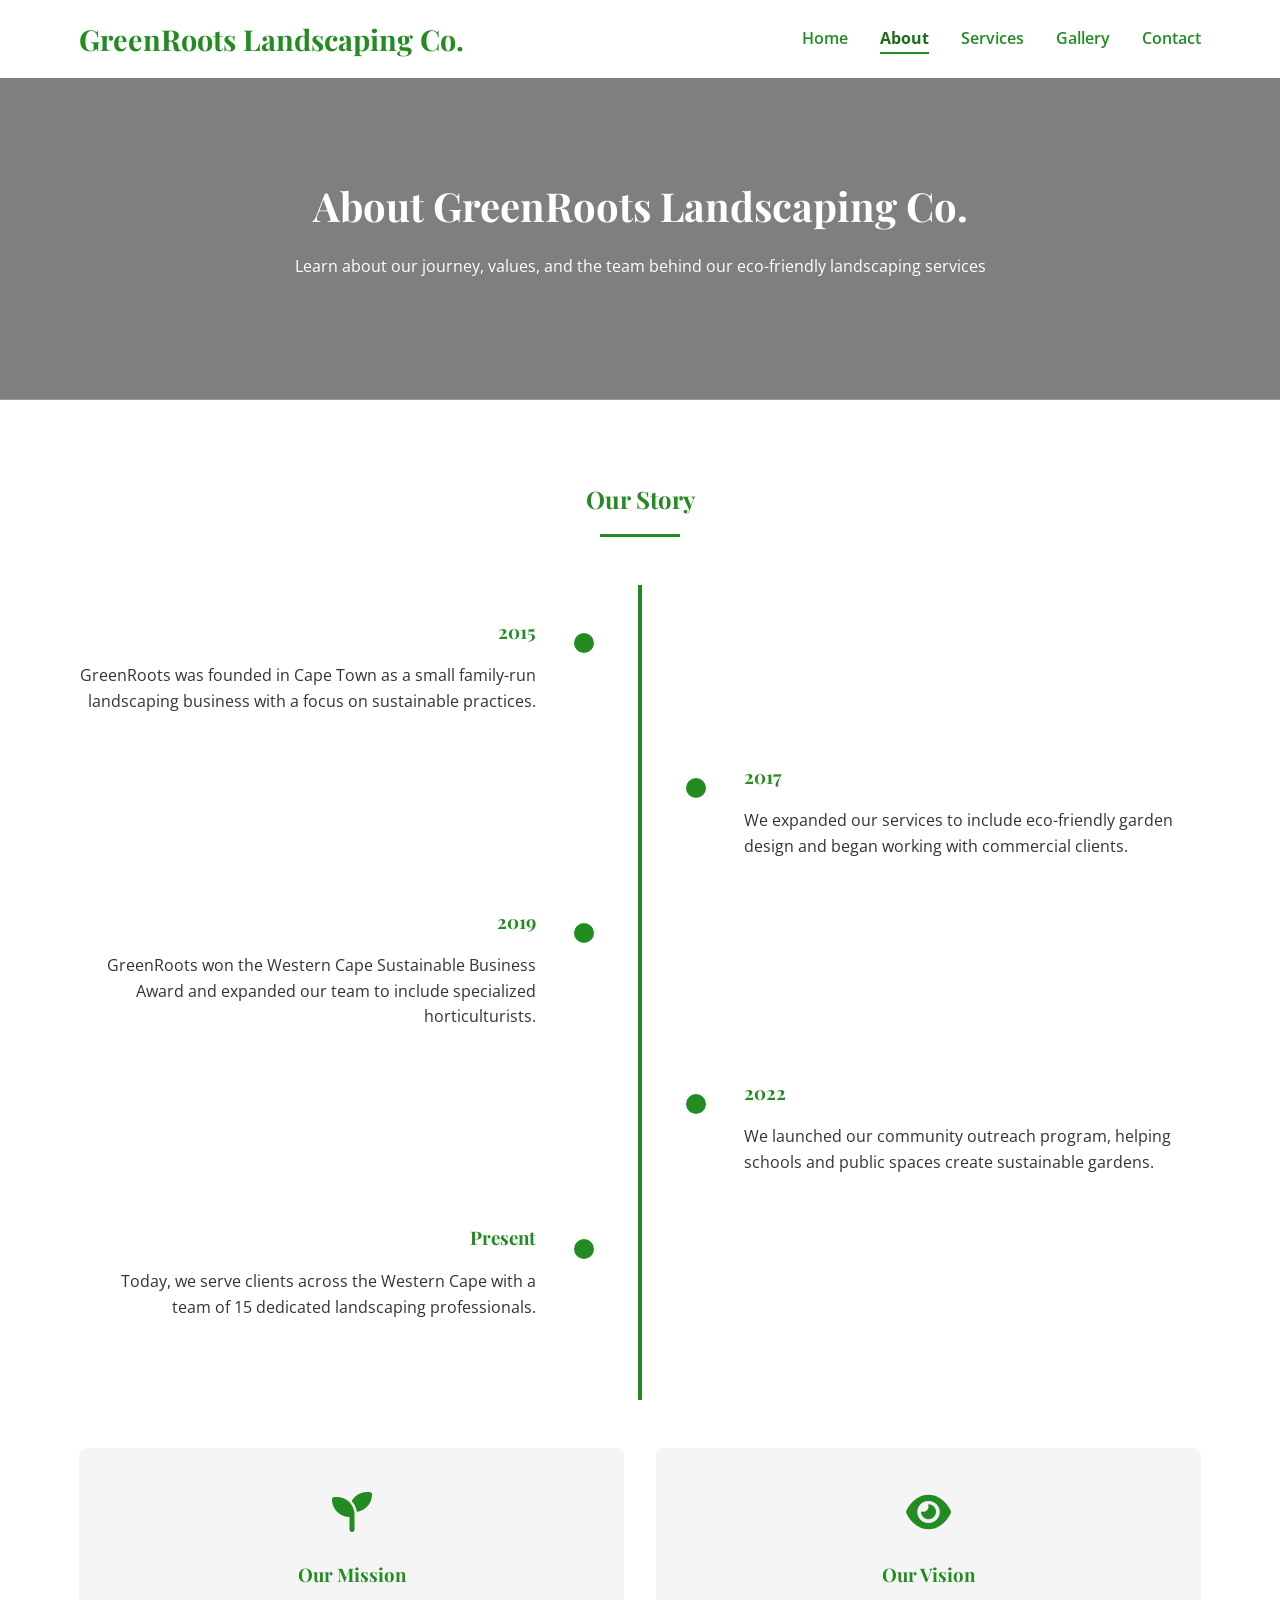
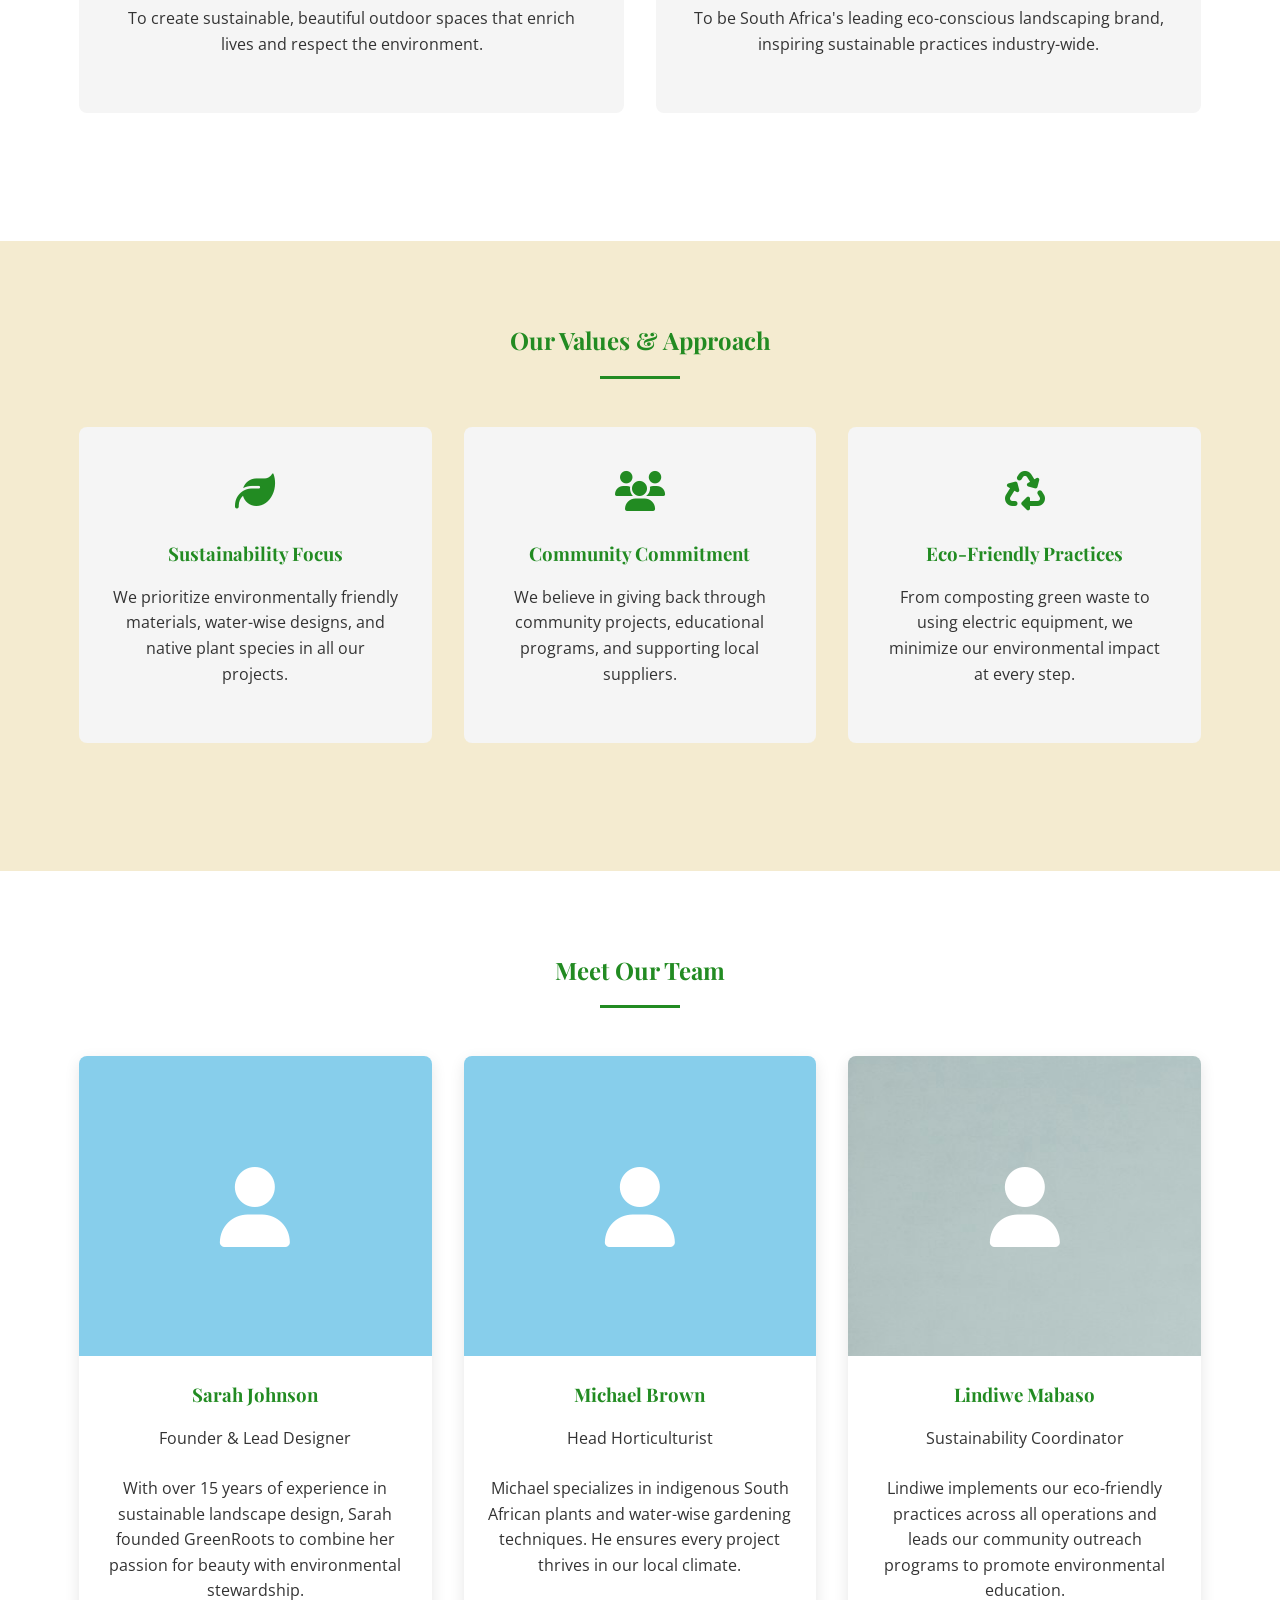
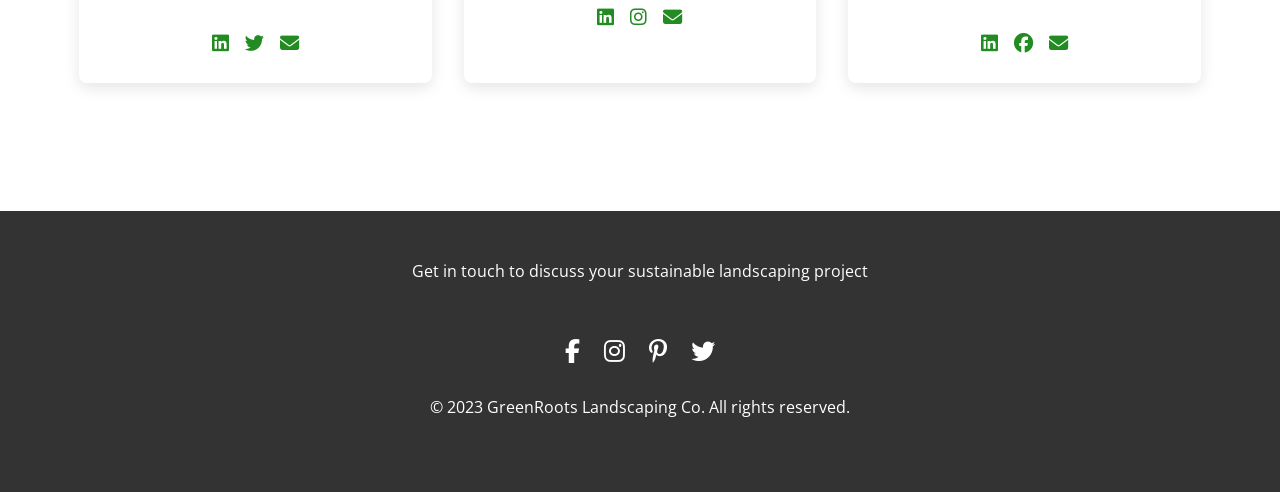
==== aboutus.html @ de23993b "added images code" ====
<!DOCTYPE html>
<html lang="en">
<head>
    <meta charset="UTF-8" />
    <meta name="viewport" content="width=device-width, initial-scale=1.0">
    <title>GreenRoots Landscaping Co. - About</title>
    <link href="https://fonts.googleapis.com/css2?family=Playfair+Display:wght@400;700&family=Open+Sans:wght@300;400;600&display=swap" rel="stylesheet">
    <link rel="stylesheet" href="https://cdnjs.cloudflare.com/ajax/libs/font-awesome/6.4.0/css/all.min.css">
    <link rel="stylesheet" href="styles/style.css">
</head>
<body>
    <header>
        <div class="container header-container">
            <div class="logo">GreenRoots Landscaping Co.</div>
            <button class="mobile-menu-btn" id="mobile-menu">
                <i class="fas fa-bars"></i>
            </button>
            <nav>
                <ul class="nav-menu" id="nav-menu">
                    <li><a href="index.html">Home</a></li>
                    <li><a href="aboutus.html" class="active">About</a></li>
                    <li><a href="services.html">Services</a></li>
                    <li><a href="gallery.html">Gallery</a></li>
                    <li><a href="contact.html">Contact</a></li>
                </ul>
            </nav>
        </div>
    </header>

    <main>
        <section id="page-hero" style="background: linear-gradient(rgba(0, 0, 0, 0.5), rgba(0, 0, 0, 0.5)), url('images/misc/about-hero.jpg'); background-size: cover; background-position: center;">
            <div class="container">
                <h1>About GreenRoots Landscaping Co.</h1>
                <p>Learn about our journey, values, and the team behind our eco-friendly landscaping services</p>
            </div>
        </section>

        <section id="overview">
            <div class="container">
                <div class="section-title">
                    <h2>Our Story</h2>
                </div>
                
                <div class="history-timeline">
                    <div class="timeline-item">
                        <h3>2015</h3>
                        <p>GreenRoots was founded in Cape Town as a small family-run landscaping business with a focus on sustainable practices.</p>
                    </div>
                    <div class="timeline-item">
                        <h3>2017</h3>
                        <p>We expanded our services to include eco-friendly garden design and began working with commercial clients.</p>
                    </div>
                    <div class="timeline-item">
                        <h3>2019</h3>
                        <p>GreenRoots won the Western Cape Sustainable Business Award and expanded our team to include specialized horticulturists.</p>
                    </div>
                    <div class="timeline-item">
                        <h3>2022</h3>
                        <p>We launched our community outreach program, helping schools and public spaces create sustainable gardens.</p>
                    </div>
                    <div class="timeline-item">
                        <h3>Present</h3>
                        <p>Today, we serve clients across the Western Cape with a team of 15 dedicated landscaping professionals.</p>
                    </div>
                </div>
                
                <div class="mission-vision">
                    <div class="values-grid">
                        <div class="value-card">
                            <div class="value-icon">
                                <i class="fas fa-seedling"></i>
                            </div>
                            <h3>Our Mission</h3>
                            <p>To create sustainable, beautiful outdoor spaces that enrich lives and respect the environment.</p>
                        </div>
                        <div class="value-card">
                            <div class="value-icon">
                                <i class="fas fa-eye"></i>
                            </div>
                            <h3>Our Vision</h3>
                            <p>To be South Africa's leading eco-conscious landscaping brand, inspiring sustainable practices industry-wide.</p>
                        </div>
                    </div>
                </div>
            </div>
        </section>

        <section id="values-approach" class="light-bg">
            <div class="container">
                <div class="section-title">
                    <h2>Our Values & Approach</h2>
                </div>
                
                <div class="values-grid">
                    <div class="value-card">
                        <div class="value-icon">
                            <i class="fas fa-leaf"></i>
                        </div>
                        <h3>Sustainability Focus</h3>
                        <p>We prioritize environmentally friendly materials, water-wise designs, and native plant species in all our projects.</p>
                    </div>
                    <div class="value-card">
                        <div class="value-icon">
                            <i class="fas fa-users"></i>
                        </div>
                        <h3>Community Commitment</h3>
                        <p>We believe in giving back through community projects, educational programs, and supporting local suppliers.</p>
                    </div>
                    <div class="value-card">
                        <div class="value-icon">
                            <i class="fas fa-recycle"></i>
                        </div>
                        <h3>Eco-Friendly Practices</h3>
                        <p>From composting green waste to using electric equipment, we minimize our environmental impact at every step.</p>
                    </div>
                </div>
            </div>
        </section>

        <section id="team">
            <div class="container">
                <div class="section-title">
                    <h2>Meet Our Team</h2>
                </div>
                
                <div class="team-grid">
                    <div class="team-member">
                        <div class="member-image" style="background-image: url('images/team/sarah-johnson.jpg');">
                            <div class="image-placeholder"><i class="fas fa-user"></i></div>
                        </div>
                        <div class="member-info">
                            <h3>Sarah Johnson</h3>
                            <p>Founder & Lead Designer</p>
                            <p>With over 15 years of experience in sustainable landscape design, Sarah founded GreenRoots to combine her passion for beauty with environmental stewardship.</p>
                            <div class="member-social">
                                <a href="#"><i class="fab fa-linkedin"></i></a>
                                <a href="#"><i class="fab fa-twitter"></i></a>
                                <a href="#"><i class="fas fa-envelope"></i></a>
                            </div>
                        </div>
                    </div>
                    
                    <div class="team-member">
                        <div class="member-image" style="background-image: url('images/team/michael-brown.jpg');">
                            <div class="image-placeholder"><i class="fas fa-user"></i></div>
                        </div>
                        <div class="member-info">
                            <h3>Michael Brown</h3>
                            <p>Head Horticulturist</p>
                            <p>Michael specializes in indigenous South African plants and water-wise gardening techniques. He ensures every project thrives in our local climate.</p>
                            <div class="member-social">
                                <a href="#"><i class="fab fa-linkedin"></i></a>
                                <a href="#"><i class="fab fa-instagram"></i></a>
                                <a href="#"><i class="fas fa-envelope"></i></a>
                            </div>
                        </div>
                    </div>
                    
                    <div class="team-member">
                        <div class="member-image" style="background-image: url('images/team/lindiwe-mabaso.jpg');">
                            <div class="image-placeholder"><i class="fas fa-user"></i></div>
                        </div>
                        <div class="member-info">
                            <h3>Lindiwe Mabaso</h3>
                            <p>Sustainability Coordinator</p>
                            <p>Lindiwe implements our eco-friendly practices across all operations and leads our community outreach programs to promote environmental education.</p>
                            <div class="member-social">
                                <a href="#"><i class="fab fa-linkedin"></i></a>
                                <a href="#"><i class="fab fa-facebook"></i></a>
                                <a href="#"><i class="fas fa-envelope"></i></a>
                            </div>
                        </div>
                    </div>
                </div>
            </div>
        </section>
    </main>

    <footer>
        <div class="container">
            <div class="footer-content">
                <p>Get in touch to discuss your sustainable landscaping project</p>
                <div class="social-links">
                    <a href="#"><i class="fab fa-facebook-f"></i></a>
                    <a href="#"><i class="fab fa-instagram"></i></a>
                    <a href="#"><i class="fab fa-pinterest-p"></i></a>
                    <a href="#"><i class="fab fa-twitter"></i></a>
                </div>
                <p>© 2023 GreenRoots Landscaping Co. All rights reserved.</p>
            </div>
        </div>
    </footer>

    <script src="js/script.js"></script>
</body>
</html>
---- styles/style.css ----
/* CSS Variables for Color Scheme */
:root {
    --forest-green: #228B22;
    --sand: #F4EBD0;
    --sky-blue: #87CEEB;
    --dark-green: #1a6b1a;
    --white: #ffffff;
    --dark-gray: #333333;
    --light-gray: #f5f5f5;
}

/* Base Styles */
* {
    margin: 0;
    padding: 0;
    box-sizing: border-box;
}

body {
    font-family: 'Open Sans', sans-serif;
    color: var(--dark-gray);
    line-height: 1.6;
    background-color: var(--white);
}

h1, h2, h3, h4 {
    font-family: 'Playfair Display', serif;
    font-weight: 700;
    margin-bottom: 1rem;
    color: var(--forest-green);
}

p {
    margin-bottom: 1.5rem;
}

a {
    text-decoration: none;
    color: var(--forest-green);
    transition: color 0.3s ease;
}

a:hover {
    color: var(--dark-green);
}

img {
    max-width: 100%;
    height: auto;
    display: block;
}

.container {
    width: 90%;
    max-width: 1200px;
    margin: 0 auto;
    padding: 0 15px;
}

.btn {
    display: inline-block;
    background-color: var(--forest-green);
    color: var(--white);
    padding: 12px 30px;
    border: none;
    border-radius: 4px;
    font-weight: 600;
    cursor: pointer;
    transition: background-color 0.3s ease, transform 0.2s ease;
}

.btn:hover {
    background-color: var(--dark-green);
    transform: translateY(-2px);
}

.btn-outline {
    background-color: transparent;
    border: 2px solid var(--forest-green);
    color: var(--forest-green);
}

.btn-outline:hover {
    background-color: var(--forest-green);
    color: var(--white);
}

section {
    padding: 5rem 0;
}

.section-title {
    text-align: center;
    margin-bottom: 3rem;
    position: relative;
}

.section-title::after {
    content: '';
    display: block;
    width: 80px;
    height: 3px;
    background-color: var(--forest-green);
    margin: 15px auto 0;
}

/* Header Styles */
header {
    background-color: var(--white);
    box-shadow: 0 2px 10px rgba(0, 0, 0, 0.1);
    position: sticky;
    top: 0;
    z-index: 1000;
    padding: 1rem 0;
}

.header-container {
    display: flex;
    justify-content: space-between;
    align-items: center;
}

.logo {
    font-family: 'Playfair Display', serif;
    font-size: 1.8rem;
    font-weight: 700;
    color: var(--forest-green);
}

nav ul {
    display: flex;
    list-style: none;
}

nav li {
    margin-left: 2rem;
}

nav a {
    font-weight: 600;
    position: relative;
}

nav a::after {
    content: '';
    position: absolute;
    bottom: -5px;
    left: 0;
    width: 0;
    height: 2px;
    background-color: var(--forest-green);
    transition: width 0.3s ease;
}

nav a:hover::after {
    width: 100%;
}

.mobile-menu-btn {
    display: none;
    background: none;
    border: none;
    font-size: 1.5rem;
    color: var(--forest-green);
    cursor: pointer;
}

/* Hero Section */
#hero {
    background: linear-gradient(rgba(0, 0, 0, 0.5), rgba(0, 0, 0, 0.5)), url('https://images.unsplash.com/photo-1585060544812-6b45742d762f?ixlib=rb-4.0.3&auto=format&fit=crop&w=1500&q=80');
    background-size: cover;
    background-position: center;
    color: var(--white);
    text-align: center;
    padding: 8rem 0;
}

#hero h2 {
    font-size: 2.5rem;
    margin-bottom: 2rem;
    color: var(--white);
}

/* About Preview Section */
#about-preview {
    background-color: var(--sand);
    text-align: center;
}

/* Services Preview Section */
#services-preview {
    background-color: var(--white);
}

.services-grid {
    display: grid;
    grid-template-columns: repeat(auto-fit, minmax(300px, 1fr));
    gap: 2rem;
}

.service-card {
    background-color: var(--light-gray);
    border-radius: 8px;
    overflow: hidden;
    transition: transform 0.3s ease, box-shadow 0.3s ease;
}

.service-card:hover {
    transform: translateY(-10px);
    box-shadow: 0 10px 20px rgba(0, 0, 0, 0.1);
}

.service-img {
    height: 200px;
    background-color: var(--sky-blue);
    display: flex;
    align-items: center;
    justify-content: center;
    color: var(--white);
    font-size: 3rem;
}

.service-content {
    padding: 1.5rem;
}

/* Gallery Preview Section */
#gallery-preview {
    background-color: var(--sand);
}

.gallery-grid {
    display: grid;
    grid-template-columns: repeat(auto-fit, minmax(250px, 1fr));
    gap: 1.5rem;
}

.gallery-item {
    height: 250px;
    background-color: var(--forest-green);
    border-radius: 8px;
    overflow: hidden;
    position: relative;
    background-size: cover;
    background-position: center;
}

.gallery-item:nth-child(2n) {
    background-color: var(--sky-blue);
}

.gallery-item::before {
    content: '';
    position: absolute;
    top: 0;
    left: 0;
    width: 100%;
    height: 100%;
    background: linear-gradient(transparent, rgba(0, 0, 0, 0.7));
    opacity: 0;
    transition: opacity 0.3s ease;
}

.gallery-item:hover::before {
    opacity: 1;
}

/* Testimonials Section */
#testimonials {
    background-color: var(--white);
}

.testimonials-container {
    display: flex;
    flex-wrap: wrap;
    justify-content: center;
    gap: 2rem;
}

.testimonial {
    background-color: var(--light-gray);
    padding: 2rem;
    border-radius: 8px;
    flex: 1 1 300px;
    max-width: 500px;
    position: relative;
}

.testimonial::before {
    content: '\201C';
    font-family: 'Playfair Display', serif;
    font-size: 5rem;
    position: absolute;
    top: -20px;
    left: 10px;
    color: var(--forest-green);
    opacity: 0.2;
}

/* Footer */
footer {
    background-color: var(--dark-gray);
    color: var(--white);
    padding: 3rem 0;
    text-align: center;
}

.footer-content {
    display: flex;
    flex-direction: column;
    align-items: center;
}

.social-links {
    display: flex;
    gap: 1.5rem;
    margin: 1.5rem 0;
}

.social-links a {
    color: var(--white);
    font-size: 1.5rem;
}

/* Page-specific styles for About page */
#page-hero {
    background: linear-gradient(rgba(0, 0, 0, 0.5), rgba(0, 0, 0, 0.5)), url('https://images.unsplash.com/photo-1464822759023-fed622ff2c3b?ixlib=rb-4.0.3&auto=format&fit=crop&w=1500&q=80');
    background-size: cover;
    background-position: center;
    color: var(--white);
    text-align: center;
    padding: 6rem 0;
}

#page-hero h1 {
    color: var(--white);
    font-size: 2.5rem;
    margin-bottom: 1rem;
}

.light-bg {
    background-color: var(--sand);
}

/* Timeline styles */
.history-timeline {
    position: relative;
    padding: 2rem 0;
    margin: 3rem 0;
}

.history-timeline::before {
    content: '';
    position: absolute;
    top: 0;
    left: 50%;
    transform: translateX(-50%);
    width: 4px;
    height: 100%;
    background-color: var(--forest-green);
}

.timeline-item {
    position: relative;
    margin-bottom: 3rem;
    width: 45%;
}

.timeline-item:nth-child(odd) {
    left: 0;
    padding-right: 3rem;
    text-align: right;
}

.timeline-item:nth-child(even) {
    left: 55%;
    padding-left: 3rem;
}

.timeline-item::before {
    content: '';
    position: absolute;
    top: 1rem;
    width: 20px;
    height: 20px;
    border-radius: 50%;
    background-color: var(--forest-green);
}

.timeline-item:nth-child(odd)::before {
    right: -10px;
}

.timeline-item:nth-child(even)::before {
    left: -10px;
}

/* Values grid */
.values-grid {
    display: grid;
    grid-template-columns: repeat(auto-fit, minmax(250px, 1fr));
    gap: 2rem;
    margin: 3rem 0;
}

.value-card {
    background-color: var(--light-gray);
    padding: 2rem;
    border-radius: 8px;
    text-align: center;
    transition: transform 0.3s ease;
}

.value-card:hover {
    transform: translateY(-5px);
}

.value-icon {
    font-size: 2.5rem;
    color: var(--forest-green);
    margin-bottom: 1rem;
}

/* Team section */
.team-grid {
    display: grid;
    grid-template-columns: repeat(auto-fit, minmax(280px, 1fr));
    gap: 2rem;
    margin: 3rem 0;
}

.team-member {
    background-color: var(--white);
    border-radius: 8px;
    overflow: hidden;
    box-shadow: 0 5px 15px rgba(0, 0, 0, 0.1);
    transition: transform 0.3s ease;
}

.team-member:hover {
    transform: translateY(-5px);
}

.member-image {
    height: 300px;
    background-color: var(--sky-blue);
    display: flex;
    align-items: center;
    justify-content: center;
    color: var(--white);
    font-size: 5rem;
}

.member-info {
    padding: 1.5rem;
    text-align: center;
}

.member-social {
    display: flex;
    justify-content: center;
    gap: 1rem;
    margin-top: 1rem;
}

.member-social a {
    color: var(--forest-green);
    font-size: 1.2rem;
}

/* Services page specific styles */
.services-hero {
    background: linear-gradient(rgba(0, 0, 0, 0.6), rgba(0, 0, 0, 0.6)), url('https://images.unsplash.com/photo-1585060544812-6b45742d762f?ixlib=rb-4.0.3&auto=format&fit=crop&w=1500&q=80');
    background-size: cover;
    background-position: center;
    color: var(--white);
    text-align: center;
    padding: 6rem 0;
}

.services-hero h1 {
    color: var(--white);
    font-size: 2.5rem;
    margin-bottom: 1rem;
}

.services-hero p {
    font-size: 1.2rem;
    max-width: 800px;
    margin: 0 auto 2rem;
}

/* Services container */
.services-container {
    display: grid;
    grid-template-columns: repeat(auto-fit, minmax(350px, 1fr));
    gap: 2rem;
    margin: 3rem 0;
}

.service-card {
    background-color: var(--white);
    border-radius: 8px;
    overflow: hidden;
    box-shadow: 0 5px 15px rgba(0, 0, 0, 0.1);
    transition: transform 0.3s ease, box-shadow 0.3s ease;
}

.service-card:hover {
    transform: translateY(-10px);
    box-shadow: 0 15px 30px rgba(0, 0, 0, 0.15);
}

.service-icon {
    height: 200px;
    background-color: var(--forest-green);
    display: flex;
    align-items: center;
    justify-content: center;
    color: var(--white);
    font-size: 4rem;
}

.service-content {
    padding: 2rem;
}

.service-content h2 {
    color: var(--forest-green);
    margin-bottom: 1rem;
    font-size: 1.5rem;
}

.service-features {
    margin: 1.5rem 0;
}

.service-features li {
    margin-bottom: 0.5rem;
    position: relative;
    padding-left: 1.5rem;
}

.service-features li::before {
    content: '✓';
    position: absolute;
    left: 0;
    color: var(--forest-green);
    font-weight: bold;
}

.pricing-badge {
    display: inline-block;
    background-color: var(--sky-blue);
    color: var(--dark-gray);
    padding: 0.5rem 1rem;
    border-radius: 20px;
    font-weight: 600;
    margin-top: 1rem;
}

/* Process section */
.process-section {
    background-color: var(--sand);
    padding: 5rem 0;
}

.process-steps {
    display: flex;
    justify-content: space-between;
    flex-wrap: wrap;
    margin-top: 3rem;
}

.process-step {
    flex: 1;
    min-width: 250px;
    text-align: center;
    padding: 0 1.5rem;
    position: relative;
    margin-bottom: 2rem;
}

.process-step:not(:last-child)::after {
    content: '→';
    position: absolute;
    right: -10px;
    top: 40%;
    transform: translateY(-50%);
    font-size: 2rem;
    color: var(--forest-green);
}

.step-number {
    width: 60px;
    height: 60px;
    background-color: var(--forest-green);
    color: var(--white);
    border-radius: 50%;
    display: flex;
    align-items: center;
    justify-content: center;
    font-size: 1.5rem;
    font-weight: bold;
    margin: 0 auto 1.5rem;
}

/* CTA section */
.cta-section {
    text-align: center;
    padding: 5rem 0;
    background-color: var(--light-gray);
}

.cta-content {
    max-width: 800px;
    margin: 0 auto;
}

/* FAQ section */
.faq-section {
    padding: 5rem 0;
}

.faq-container {
    max-width: 800px;
    margin: 0 auto;
}

.faq-item {
    margin-bottom: 1.5rem;
    border-bottom: 1px solid var(--light-gray);
    padding-bottom: 1.5rem;
}

.faq-question {
    font-weight: 600;
    cursor: pointer;
    display: flex;
    justify-content: space-between;
    align-items: center;
}

.faq-answer {
    margin-top: 1rem;
    display: none;
}

.faq-question i {
    transition: transform 0.3s ease;
}

.faq-item.active .faq-question i {
    transform: rotate(180deg);
}

.faq-item.active .faq-answer {
    display: block;
}

/* Gallery page specific styles */
.gallery-filters {
    display: flex;
    justify-content: center;
    flex-wrap: wrap;
    gap: 1rem;
    margin: 2rem 0 3rem;
}

.filter-btn {
    background-color: var(--light-gray);
    border: 2px solid var(--forest-green);
    color: var(--forest-green);
    padding: 0.5rem 1.5rem;
    border-radius: 30px;
    cursor: pointer;
    transition: all 0.3s ease;
}

.filter-btn:hover, .filter-btn.active {
    background-color: var(--forest-green);
    color: var(--white);
}

.gallery-grid {
    display: grid;
    grid-template-columns: repeat(auto-fill, minmax(300px, 1fr));
    gap: 1.5rem;
    margin: 2rem 0;
}

.gallery-item {
    position: relative;
    height: 250px;
    border-radius: 8px;
    overflow: hidden;
    cursor: pointer;
}

.gallery-item img {
    width: 100%;
    height: 100%;
    object-fit: cover;
    transition: transform 0.5s ease;
}

.gallery-item:hover img {
    transform: scale(1.05);
}

.gallery-overlay {
    position: absolute;
    top: 0;
    left: 0;
    width: 100%;
    height: 100%;
    background: linear-gradient(transparent, rgba(0, 0, 0, 0.7));
    opacity: 0;
    transition: opacity 0.3s ease;
    display: flex;
    align-items: flex-end;
    padding: 1.5rem;
}

.gallery-item:hover .gallery-overlay {
    opacity: 1;
}

.gallery-info {
    color: var(--white);
    transform: translateY(20px);
    transition: transform 0.3s ease;
}

.gallery-item:hover .gallery-info {
    transform: translateY(0);
}

.gallery-info h3 {
    color: var(--white);
    margin-bottom: 0.5rem;
}

/* Modal styles */
.modal {
    display: none;
    position: fixed;
    top: 0;
    left: 0;
    width: 100%;
    height: 100%;
    background-color: rgba(0, 0, 0, 0.9);
    z-index: 1100;
    overflow: hidden;
}

.modal-content {
    position: relative;
    margin: auto;
    display: block;
    width: 80%;
    max-width: 1200px;
    max-height: 80vh;
    top: 50%;
    transform: translateY(-50%);
}

.modal-image {
    width: 100%;
    height: auto;
    max-height: 80vh;
    object-fit: contain;
}

.modal-close {
    position: absolute;
    top: 20px;
    right: 30px;
    color: var(--white);
    font-size: 2.5rem;
    cursor: pointer;
    transition: color 0.3s ease;
}

.modal-close:hover {
    color: var(--sky-blue);
}

.modal-nav {
    position: absolute;
    top: 50%;
    width: 100%;
    display: flex;
    justify-content: space-between;
    padding: 0 20px;
    transform: translateY(-50%);
}

.modal-prev, .modal-next {
    color: var(--white);
    font-size: 2rem;
    cursor: pointer;
    background-color: rgba(0, 0, 0, 0.5);
    width: 50px;
    height: 50px;
    border-radius: 50%;
    display: flex;
    align-items: center;
    justify-content: center;
    transition: background-color 0.3s ease;
}

.modal-prev:hover, .modal-next:hover {
    background-color: var(--forest-green);
}

.modal-caption {
    text-align: center;
    color: var(--white);
    padding: 1rem;
    background-color: rgba(0, 0, 0, 0.7);
    position: absolute;
    bottom: 0;
    width: 100%;
}

/* Contact page styles */
.contact-container {
    display: grid;
    grid-template-columns: 1fr 1fr;
    gap: 3rem;
    margin: 3rem 0;
}

.contact-info h3 {
    margin-bottom: 2rem;
    color: var(--forest-green);
}

.contact-item {
    display: flex;
    align-items: flex-start;
    margin-bottom: 2rem;
}

.contact-item i {
    font-size: 1.5rem;
    color: var(--forest-green);
    margin-right: 1rem;
    margin-top: 0.3rem;
}

.contact-form {
    background-color: var(--light-gray);
    padding: 2rem;
    border-radius: 8px;
}

.contact-form h3 {
    margin-bottom: 2rem;
    color: var(--forest-green);
}

.form-group {
    margin-bottom: 1.5rem;
}

.form-group label {
    display: block;
    margin-bottom: 0.5rem;
    font-weight: 600;
}

.form-group input,
.form-group select,
.form-group textarea {
    width: 100%;
    padding: 0.8rem;
    border: 1px solid #ddd;
    border-radius: 4px;
    font-family: 'Open Sans', sans-serif;
}

.form-group textarea {
    resize: vertical;
}

.map-container {
    height: 400px;
    background-color: var(--sand);
    border-radius: 8px;
    display: flex;
    align-items: center;
    justify-content: center;
}

.map-placeholder {
    text-align: center;
    color: var(--forest-green);
}

.map-placeholder i {
    font-size: 3rem;
    margin-bottom: 1rem;
}

/* Navigation active state */
.nav-menu a.active {
    color: var(--dark-green);
    font-weight: 700;
}

.nav-menu a.active::after {
    width: 100%;
}

/* Responsive Design */
@media (max-width: 768px) {
    .header-container {
        flex-direction: column;
        text-align: center;
    }

    nav ul {
        margin-top: 1.5rem;
        flex-direction: column;
        align-items: center;
    }

    nav li {
        margin: 0.5rem 0;
    }

    .mobile-menu-btn {
        display: block;
        position: absolute;
        top: 1rem;
        right: 1rem;
    }

    .nav-menu {
        display: none;
    }

    .nav-menu.active {
        display: flex;
    }

    #hero h2 {
        font-size: 2rem;
    }
    
    .history-timeline::before {
        left: 20px;
    }
    
    .timeline-item {
        width: 100%;
        padding-left: 3rem;
        padding-right: 0;
        text-align: left;
    }
    
    .timeline-item:nth-child(odd),
    .timeline-item:nth-child(even) {
        left: 0;
    }
    
    .timeline-item:nth-child(odd)::before,
    .timeline-item:nth-child(even)::before {
        left: 10px;
    }
    
    .process-step:not(:last-child)::after {
        content: '↓';
        right: 50%;
        top: auto;
        bottom: -30px;
        transform: translateX(50%);
    }
    
    .process-step {
        margin-bottom: 3rem;
    }
    
    .services-hero h1,
    #page-hero h1 {
        font-size: 2rem;
    }
    
    .services-container {
        grid-template-columns: 1fr;
    }
    
    .gallery-grid {
        grid-template-columns: repeat(auto-fill, minmax(250px, 1fr));
    }
    
    .modal-content {
        width: 95%;
    }
    
    .modal-nav {
        padding: 0 10px;
    }
    
    .modal-prev, .modal-next {
        width: 40px;
        height: 40px;
        font-size: 1.5rem;
    }
    
    .contact-container {
        grid-template-columns: 1fr;
    }
}
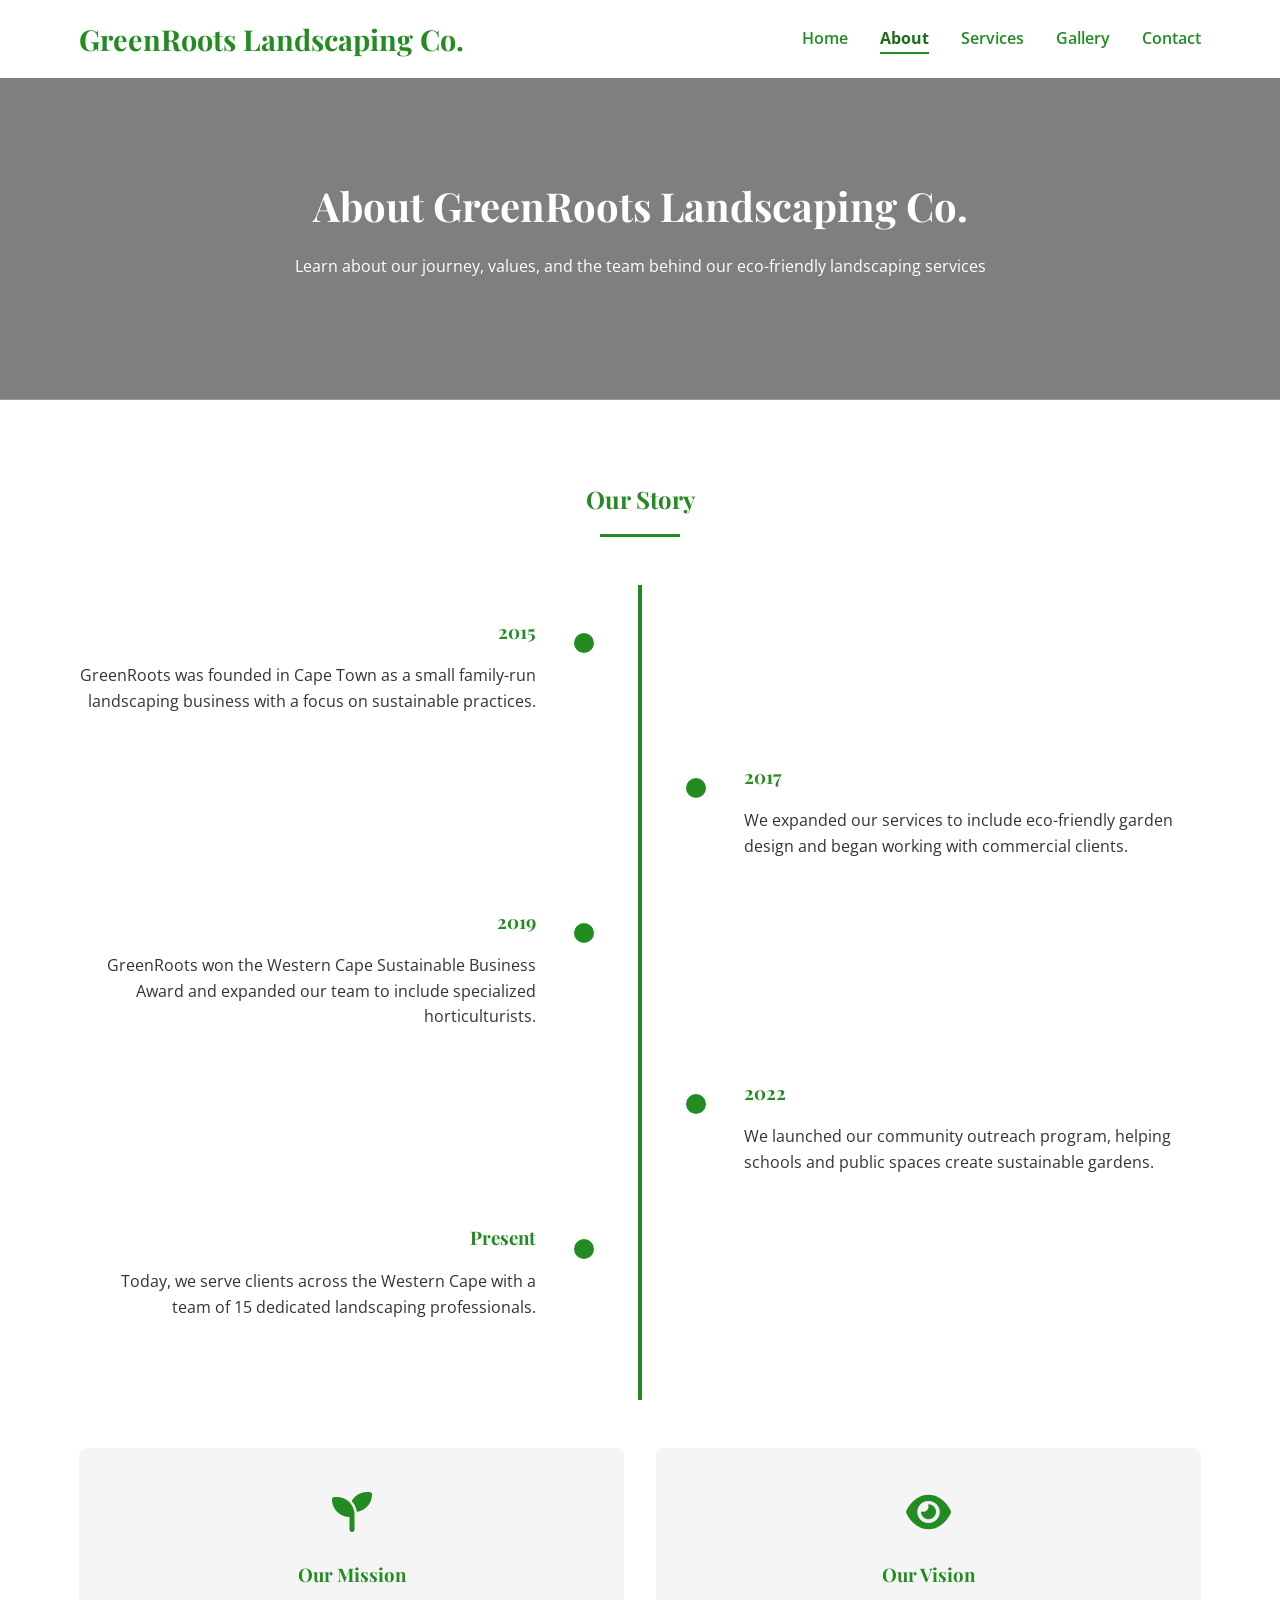
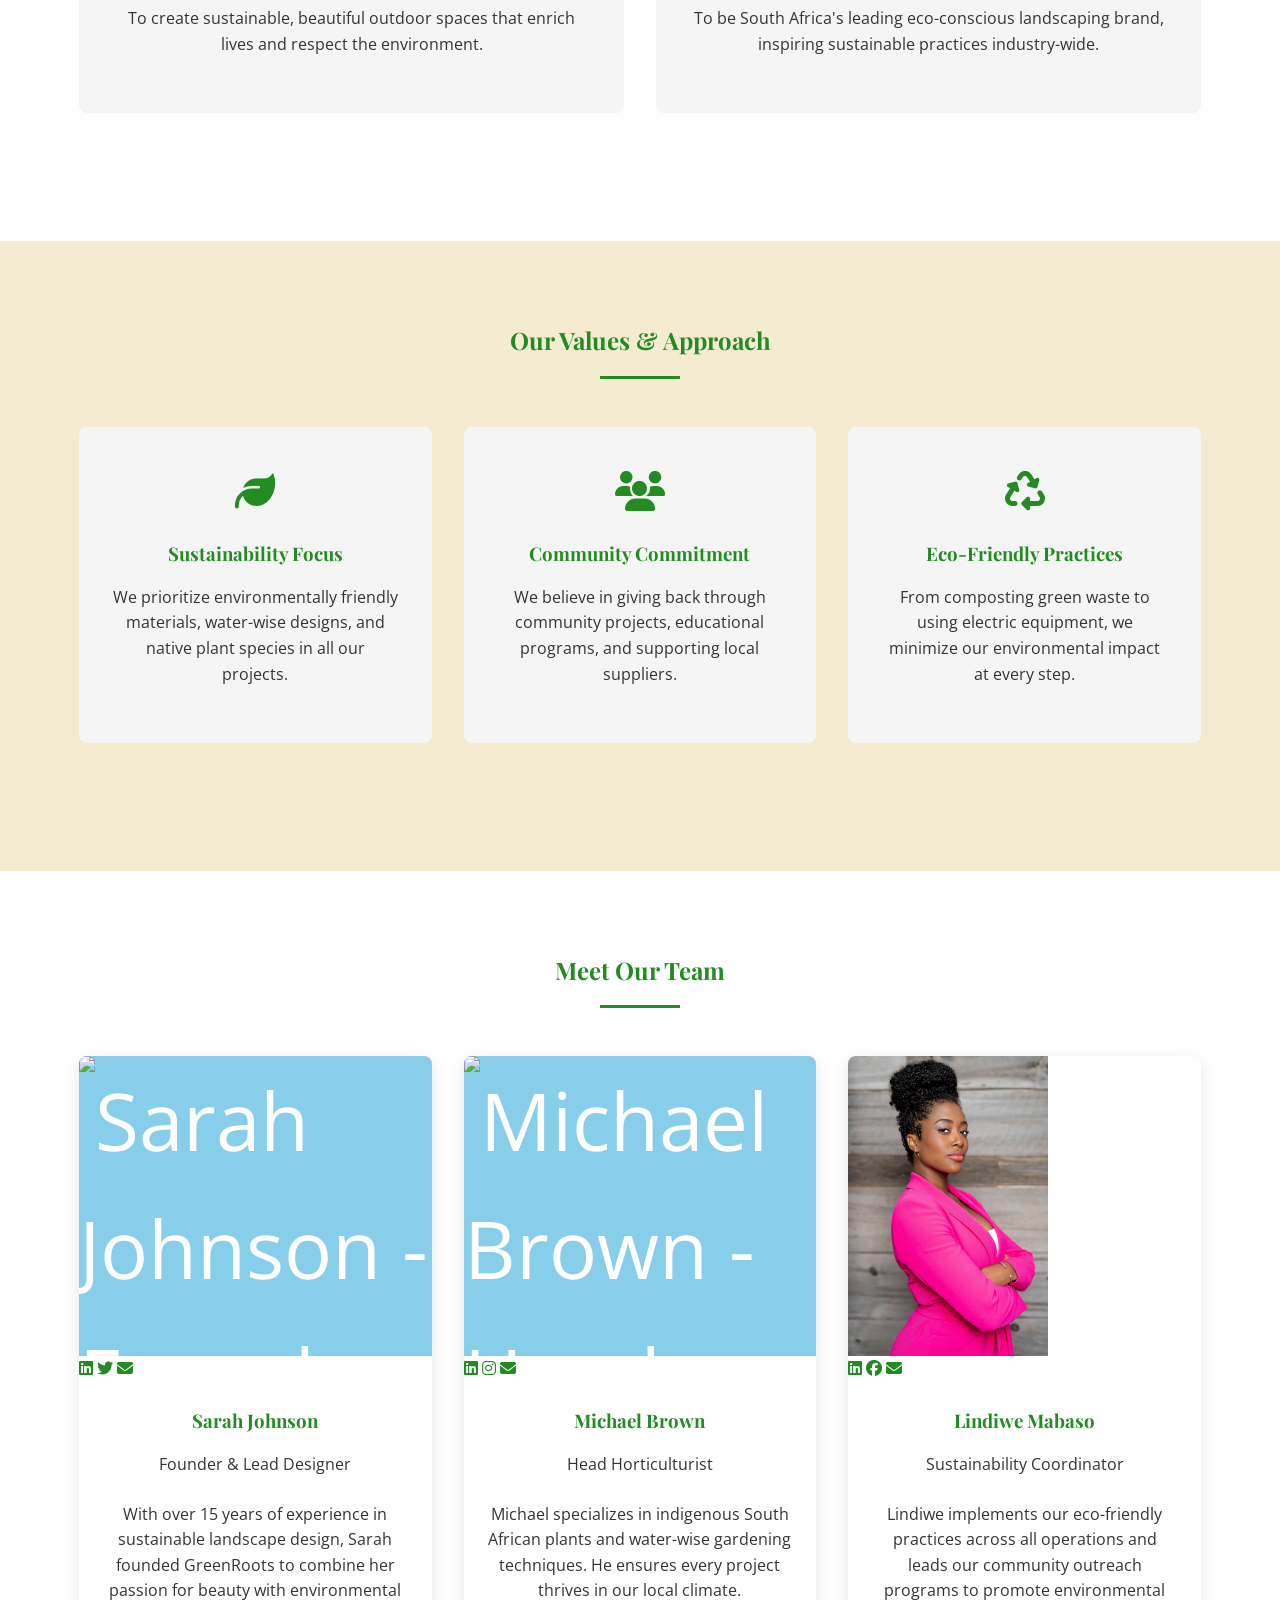
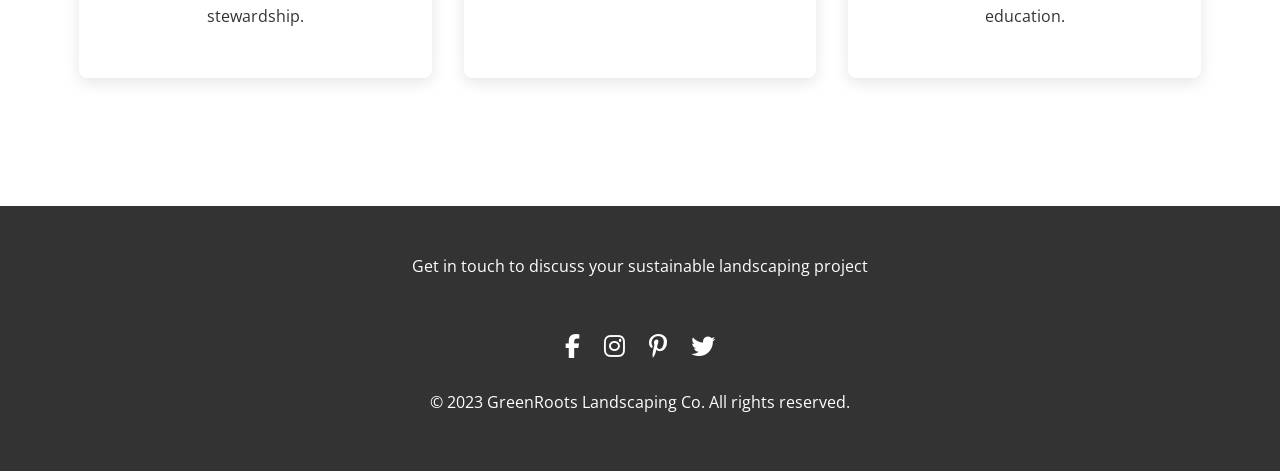
==== commit f4a36086: "added team member image code" ====
--- a/aboutus.html
+++ b/aboutus.html
@@ -125,50 +125,56 @@
                 
                 <div class="team-grid">
                     <div class="team-member">
-                        <div class="member-image" style="background-image: url('images/team/sarah-johnson.jpg');">
-                            <div class="image-placeholder"><i class="fas fa-user"></i></div>
+                        <div class="member-image-container">
+                            <img src="images/team/sarah-johnson.jpg" alt="Sarah Johnson - Founder & Lead Designer" class="member-image">
+                            <div class="member-overlay">
+                                <div class="member-links">
+                                    <a href="#"><i class="fab fa-linkedin"></i></a>
+                                    <a href="#"><i class="fab fa-twitter"></i></a>
+                                    <a href="#"><i class="fas fa-envelope"></i></a>
+                                </div>
+                            </div>
                         </div>
                         <div class="member-info">
                             <h3>Sarah Johnson</h3>
-                            <p>Founder & Lead Designer</p>
+                            <p class="member-role">Founder & Lead Designer</p>
                             <p>With over 15 years of experience in sustainable landscape design, Sarah founded GreenRoots to combine her passion for beauty with environmental stewardship.</p>
-                            <div class="member-social">
-                                <a href="#"><i class="fab fa-linkedin"></i></a>
-                                <a href="#"><i class="fab fa-twitter"></i></a>
-                                <a href="#"><i class="fas fa-envelope"></i></a>
-                            </div>
                         </div>
                     </div>
                     
                     <div class="team-member">
-                        <div class="member-image" style="background-image: url('images/team/michael-brown.jpg');">
-                            <div class="image-placeholder"><i class="fas fa-user"></i></div>
+                        <div class="member-image-container">
+                            <img src="images/team/michael-brown.jpg" alt="Michael Brown - Head Horticulturist" class="member-image">
+                            <div class="member-overlay">
+                                <div class="member-links">
+                                    <a href="#"><i class="fab fa-linkedin"></i></a>
+                                    <a href="#"><i class="fab fa-instagram"></i></a>
+                                    <a href="#"><i class="fas fa-envelope"></i></a>
+                                </div>
+                            </div>
                         </div>
                         <div class="member-info">
                             <h3>Michael Brown</h3>
-                            <p>Head Horticulturist</p>
+                            <p class="member-role">Head Horticulturist</p>
                             <p>Michael specializes in indigenous South African plants and water-wise gardening techniques. He ensures every project thrives in our local climate.</p>
-                            <div class="member-social">
-                                <a href="#"><i class="fab fa-linkedin"></i></a>
-                                <a href="#"><i class="fab fa-instagram"></i></a>
-                                <a href="#"><i class="fas fa-envelope"></i></a>
-                            </div>
                         </div>
                     </div>
                     
                     <div class="team-member">
-                        <div class="member-image" style="background-image: url('images/team/lindiwe-mabaso.jpg');">
-                            <div class="image-placeholder"><i class="fas fa-user"></i></div>
+                        <div class="member-image-container">
+                            <img src="images/team/lindiwe-mabaso.jpg" alt="Lindiwe Mabaso - Sustainability Coordinator" class="member-image">
+                            <div class="member-overlay">
+                                <div class="member-links">
+                                    <a href="#"><i class="fab fa-linkedin"></i></a>
+                                    <a href="#"><i class="fab fa-facebook"></i></a>
+                                    <a href="#"><i class="fas fa-envelope"></i></a>
+                                </div>
+                            </div>
                         </div>
                         <div class="member-info">
                             <h3>Lindiwe Mabaso</h3>
-                            <p>Sustainability Coordinator</p>
+                            <p class="member-role">Sustainability Coordinator</p>
                             <p>Lindiwe implements our eco-friendly practices across all operations and leads our community outreach programs to promote environmental education.</p>
-                            <div class="member-social">
-                                <a href="#"><i class="fab fa-linkedin"></i></a>
-                                <a href="#"><i class="fab fa-facebook"></i></a>
-                                <a href="#"><i class="fas fa-envelope"></i></a>
-                            </div>
                         </div>
                     </div>
                 </div>
--- a/styles/style.css
+++ b/styles/style.css
@@ -1013,4 +1013,176 @@
     .contact-container {
         grid-template-columns: 1fr;
     }
+}
+/* Add these styles to your existing CSS file */
+
+/* Service icons with background images */
+.service-icon {
+    height: 200px;
+    background-size: cover;
+    background-position: center;
+    display: flex;
+    align-items: center;
+    justify-content: center;
+    color: var(--white);
+    font-size: 4rem;
+    position: relative;
+}
+
+.service-icon::before {
+    content: '';
+    position: absolute;
+    top: 0;
+    left: 0;
+    width: 100%;
+    height: 100%;
+    background-color: rgba(0, 0, 0, 0.3);
+}
+
+.service-icon i {
+    position: relative;
+    z-index: 1;
+}
+
+/* Process step icons */
+.process-step {
+    text-align: center;
+    position: relative;
+    margin-bottom: 2rem;
+}
+
+.step-icon {
+    width: 120px;
+    height: 120px;
+    border-radius: 50%;
+    background-size: cover;
+    background-position: center;
+    margin: 0 auto 1rem;
+    border: 4px solid var(--forest-green);
+}
+
+/* Team member images */
+.member-image {
+    height: 300px;
+    background-size: cover;
+    background-position: center;
+    position: relative;
+}
+
+.image-placeholder {
+    position: absolute;
+    top: 0;
+    left: 0;
+    width: 100%;
+    height: 100%;
+    display: flex;
+    align-items: center;
+    justify-content: center;
+    background-color: var(--sky-blue);
+    color: var(--white);
+    font-size: 5rem;
+}
+
+/* Map placeholder */
+.map-placeholder {
+    height: 400px;
+    border-radius: 8px;
+    background-size: cover;
+    background-position: center;
+    display: flex;
+    align-items: center;
+    justify-content: center;
+    position: relative;
+}
+
+.map-overlay {
+    background-color: rgba(0, 0, 0, 0.7);
+    padding: 2rem;
+    border-radius: 8px;
+    text-align: center;
+    color: var(--white);
+}
+
+.map-overlay i {
+    font-size: 3rem;
+    margin-bottom: 1rem;
+    display: block;
+}
+
+/* Contact form styles */
+.contact-container {
+    display: grid;
+    grid-template-columns: 1fr 1fr;
+    gap: 3rem;
+    margin: 3rem 0;
+}
+
+.contact-info {
+    background-color: var(--light-gray);
+    padding: 2rem;
+    border-radius: 8px;
+}
+
+.contact-item {
+    display: flex;
+    align-items: flex-start;
+    margin-bottom: 2rem;
+}
+
+.contact-item i {
+    font-size: 1.5rem;
+    color: var(--forest-green);
+    margin-right: 1rem;
+    margin-top: 0.3rem;
+    min-width: 25px;
+}
+
+.contact-form {
+    background-color: var(--white);
+    padding: 2rem;
+    border-radius: 8px;
+    box-shadow: 0 5px 15px rgba(0, 0, 0, 0.1);
+}
+
+.form-group {
+    margin-bottom: 1.5rem;
+}
+
+.form-group label {
+    display: block;
+    margin-bottom: 0.5rem;
+    font-weight: 600;
+    color: var(--dark-gray);
+}
+
+.form-group input,
+.form-group select,
+.form-group textarea {
+    width: 100%;
+    padding: 0.8rem;
+    border: 1px solid #ddd;
+    border-radius: 4px;
+    font-family: 'Open Sans', sans-serif;
+}
+
+.form-group textarea {
+    resize: vertical;
+    min-height: 120px;
+}
+
+/* Responsive adjustments */
+@media (max-width: 768px) {
+    .contact-container {
+        grid-template-columns: 1fr;
+    }
+    
+    .service-icon {
+        height: 150px;
+        font-size: 3rem;
+    }
+    
+    .step-icon {
+        width: 80px;
+        height: 80px;
+    }
 }
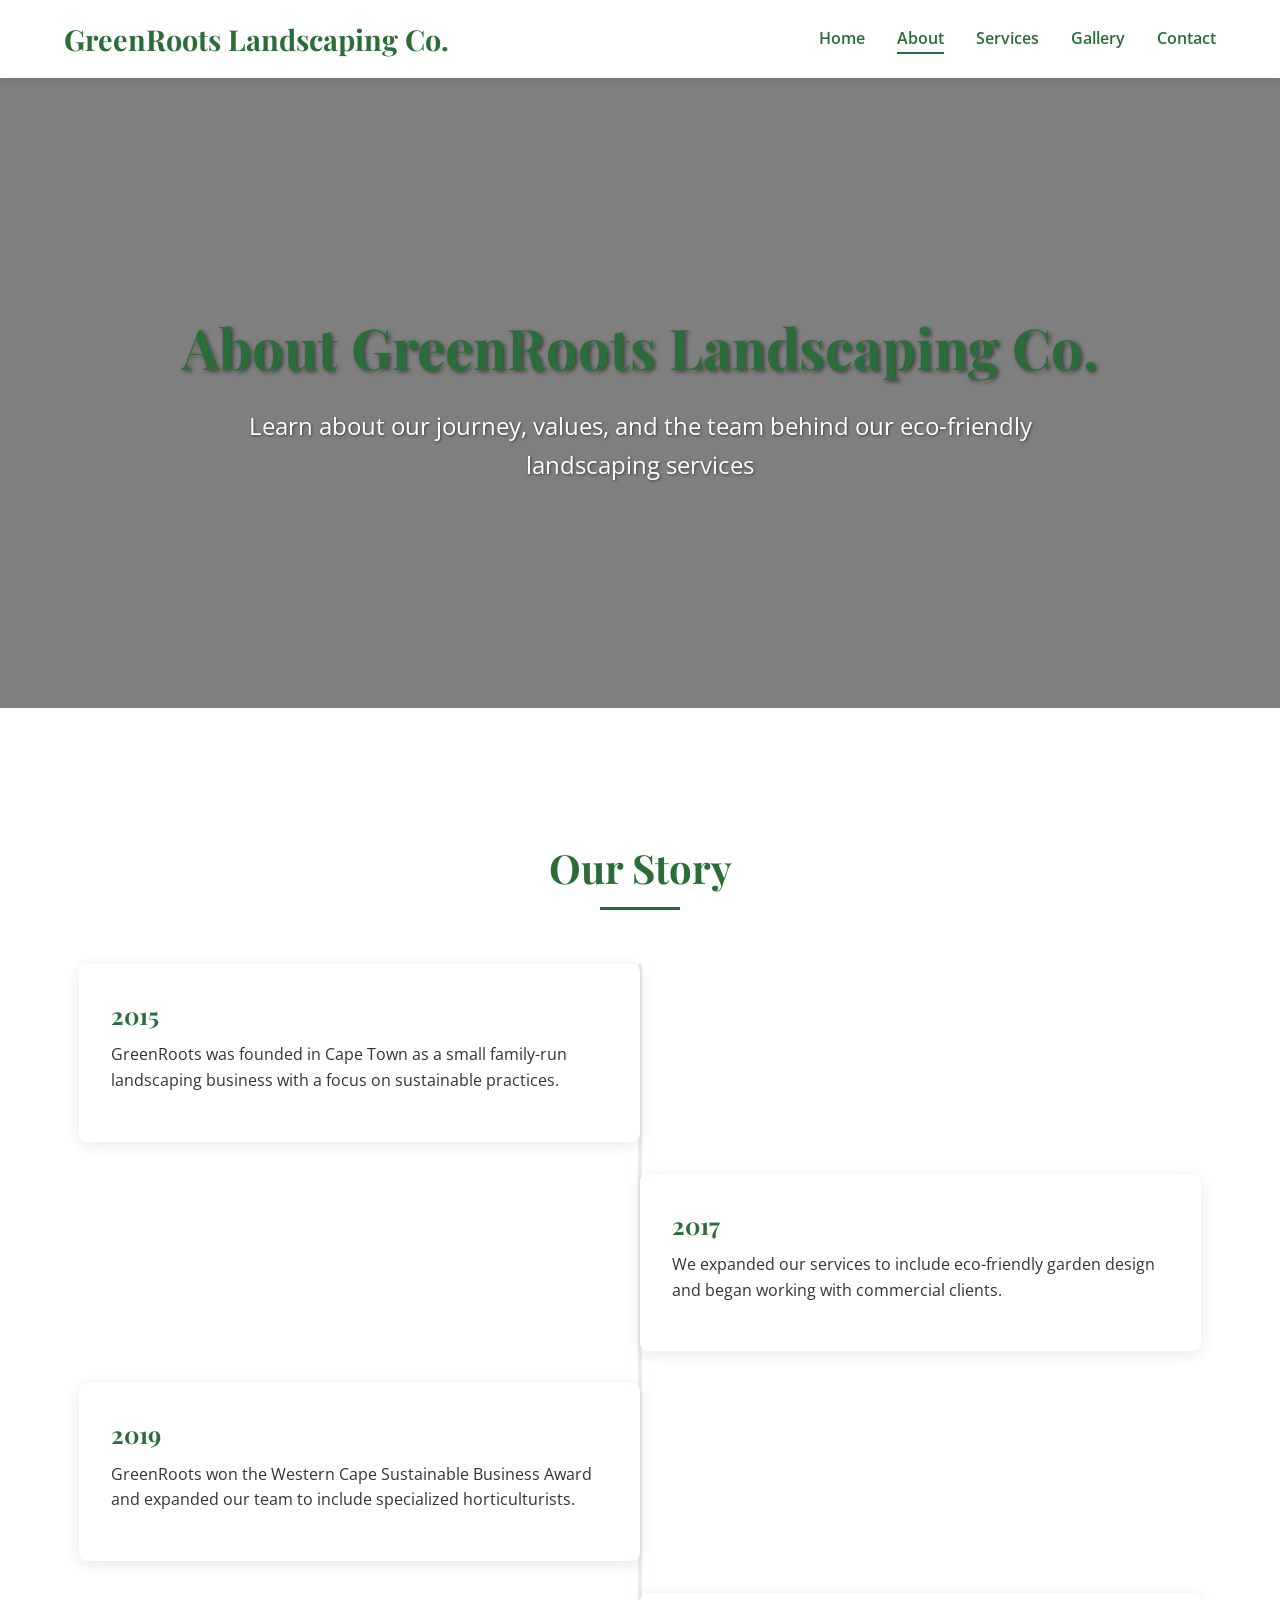
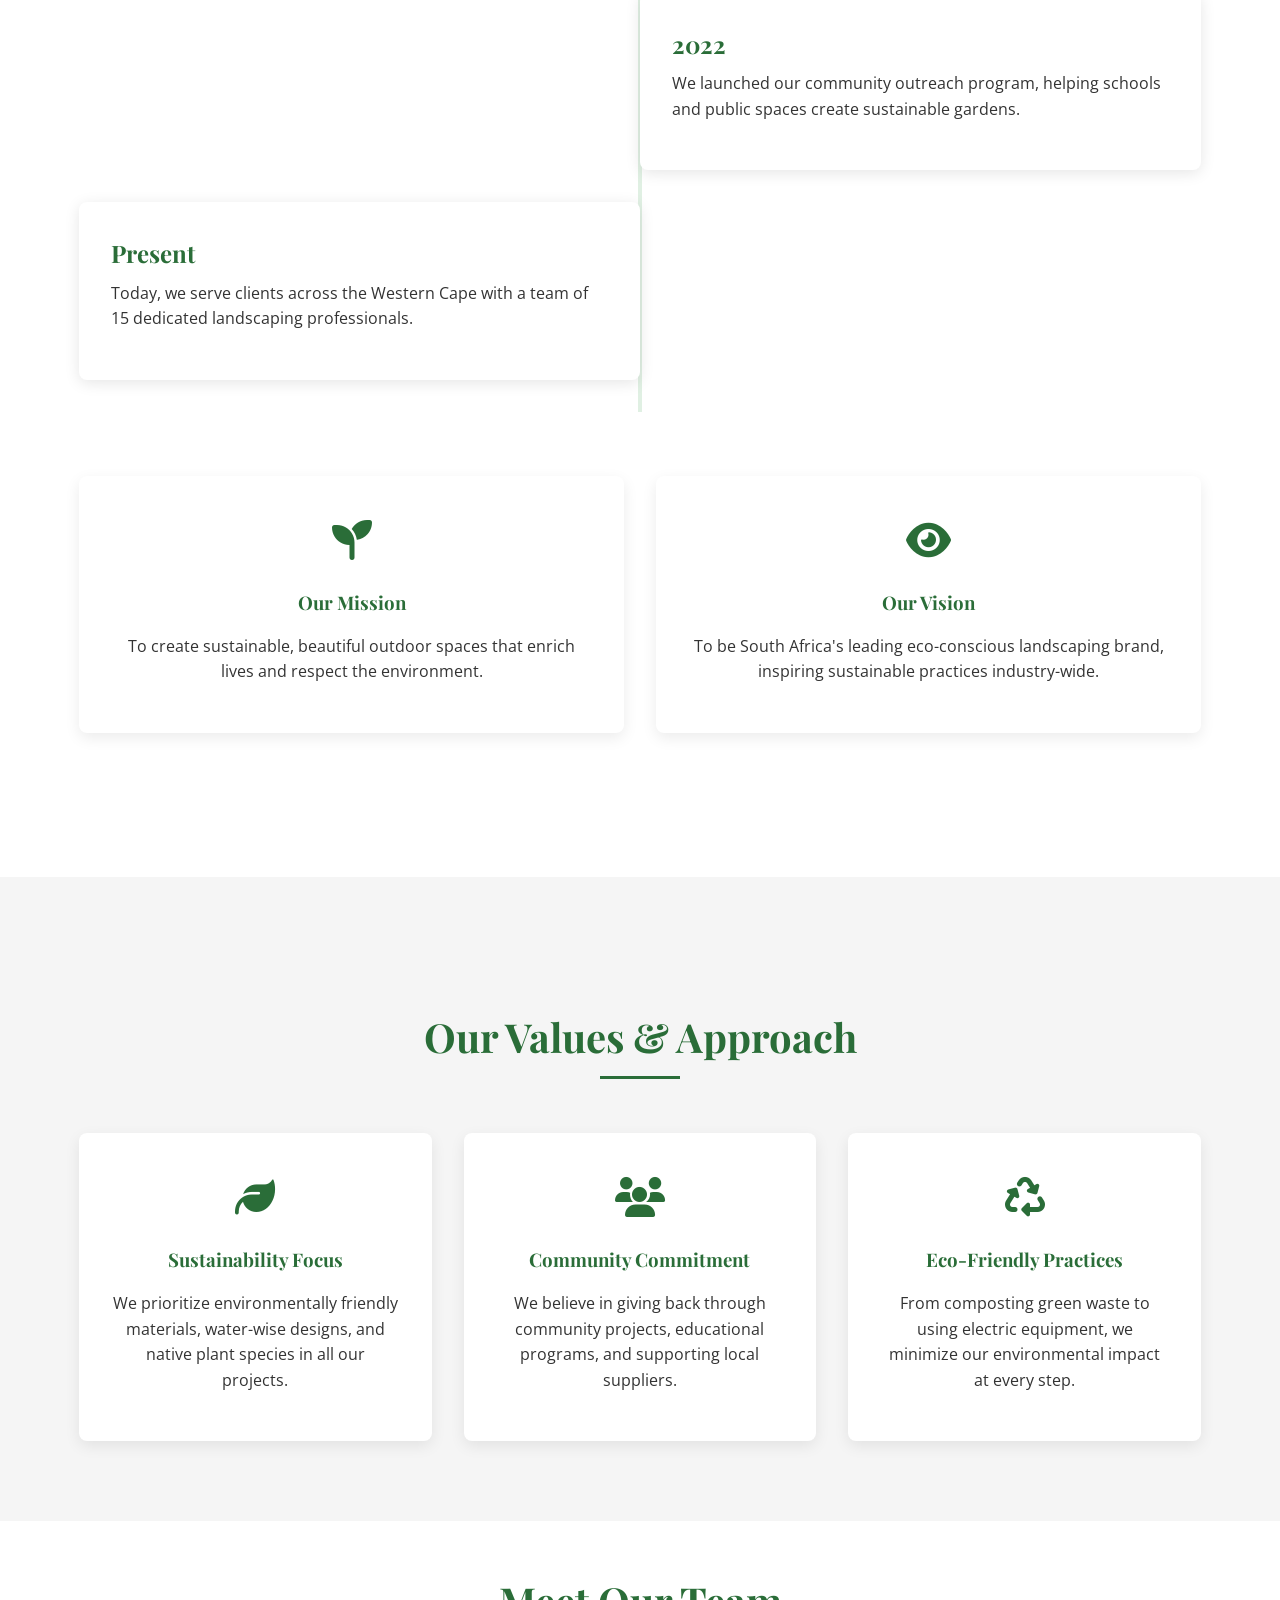
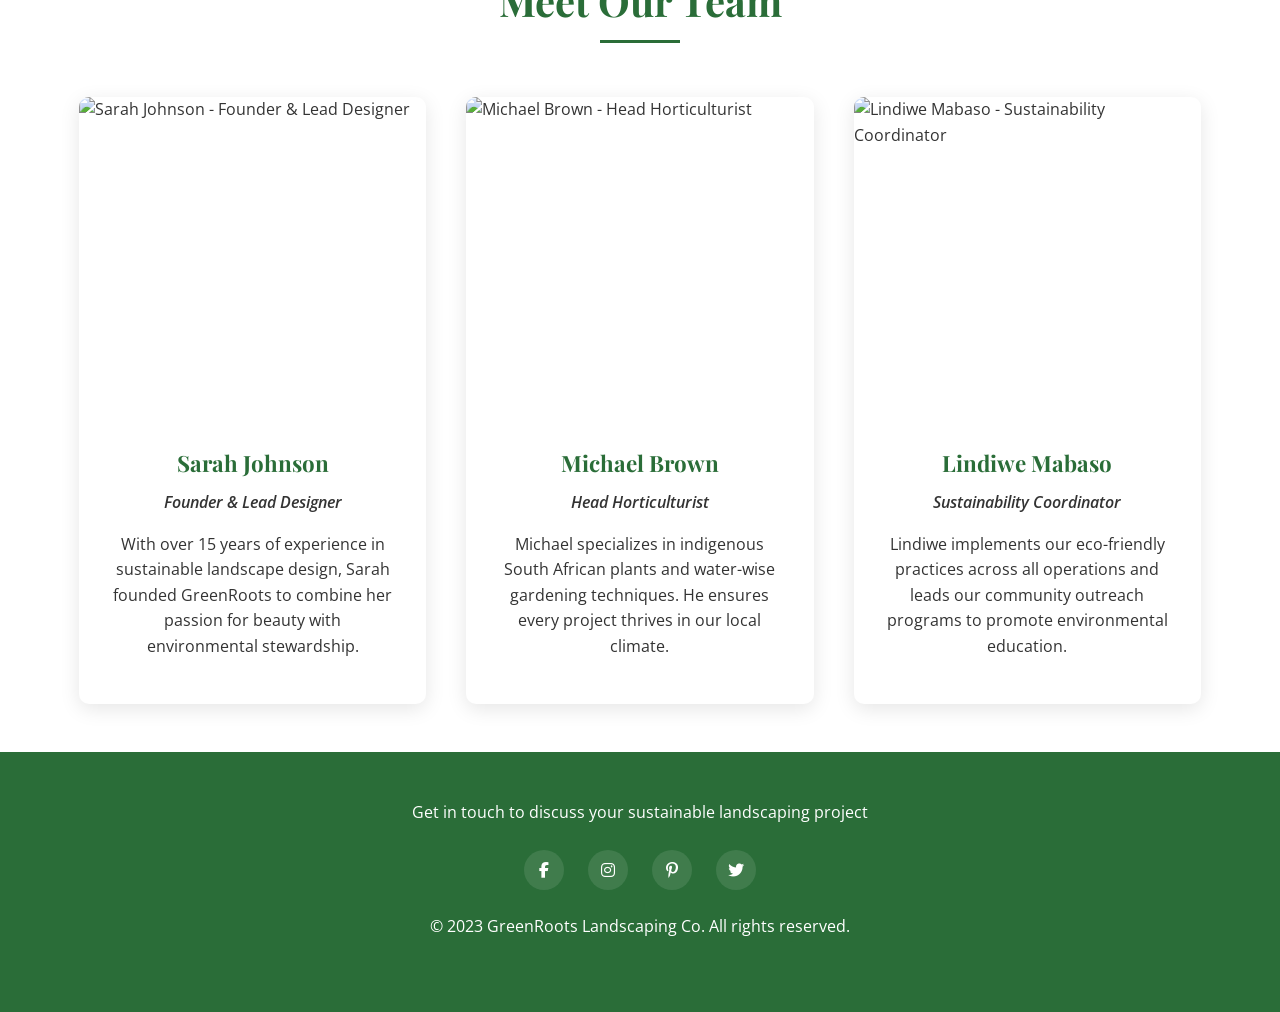
==== commit e4419ee3: "added hero image" ====
--- a/aboutus.html
+++ b/aboutus.html
@@ -6,7 +6,484 @@
     <title>GreenRoots Landscaping Co. - About</title>
     <link href="https://fonts.googleapis.com/css2?family=Playfair+Display:wght@400;700&family=Open+Sans:wght@300;400;600&display=swap" rel="stylesheet">
     <link rel="stylesheet" href="https://cdnjs.cloudflare.com/ajax/libs/font-awesome/6.4.0/css/all.min.css">
-    <link rel="stylesheet" href="styles/style.css">
+    <style>
+        /* CSS Variables */
+        :root {
+            --forest-green: #2a6d38;
+            --dark-green: #1d4d27;
+            --light-green: #e0f0e3;
+            --beige: #f8f6f0;
+            --white: #ffffff;
+            --dark-gray: #333333;
+            --light-gray: #f5f5f5;
+        }
+
+        /* Base Styles */
+        * {
+            margin: 0;
+            padding: 0;
+            box-sizing: border-box;
+        }
+
+        body {
+            font-family: 'Open Sans', sans-serif;
+            line-height: 1.6;
+            color: var(--dark-gray);
+            background-color: var(--white);
+        }
+
+        .container {
+            width: 90%;
+            max-width: 1200px;
+            margin: 0 auto;
+            padding: 0 15px;
+        }
+
+        h1, h2, h3, h4 {
+            font-family: 'Playfair Display', serif;
+            margin-bottom: 1rem;
+            color: var(--forest-green);
+        }
+
+        p {
+            margin-bottom: 1rem;
+        }
+
+        a {
+            text-decoration: none;
+            color: var(--forest-green);
+            transition: color 0.3s ease;
+        }
+
+        a:hover {
+            color: var(--dark-green);
+        }
+
+        .section-title {
+            text-align: center;
+            margin: 3rem 0;
+        }
+
+        .section-title h2 {
+            font-size: 2.5rem;
+            position: relative;
+            display: inline-block;
+        }
+
+        .section-title h2::after {
+            content: '';
+            position: absolute;
+            bottom: -10px;
+            left: 50%;
+            transform: translateX(-50%);
+            width: 80px;
+            height: 3px;
+            background-color: var(--forest-green);
+        }
+
+        /* Header Styles */
+        header {
+            background-color: var(--white);
+            box-shadow: 0 2px 10px rgba(0, 0, 0, 0.1);
+            position: sticky;
+            top: 0;
+            z-index: 1000;
+        }
+
+        .header-container {
+            display: flex;
+            justify-content: space-between;
+            align-items: center;
+            padding: 1rem 0;
+        }
+
+        .logo {
+            font-family: 'Playfair Display', serif;
+            font-size: 1.8rem;
+            font-weight: 700;
+            color: var(--forest-green);
+        }
+
+        .nav-menu {
+            display: flex;
+            list-style: none;
+        }
+
+        .nav-menu li {
+            margin-left: 2rem;
+        }
+
+        .nav-menu a {
+            font-weight: 600;
+            position: relative;
+        }
+
+        .nav-menu a::after {
+            content: '';
+            position: absolute;
+            bottom: -5px;
+            left: 0;
+            width: 0;
+            height: 2px;
+            background-color: var(--forest-green);
+            transition: width 0.3s ease;
+        }
+
+        .nav-menu a:hover::after,
+        .nav-menu a.active::after {
+            width: 100%;
+        }
+
+        .mobile-menu-btn {
+            display: none;
+            background: none;
+            border: none;
+            font-size: 1.5rem;
+            color: var(--forest-green);
+            cursor: pointer;
+        }
+
+        /* Hero Section Styles */
+        #page-hero {
+            position: relative;
+            display: flex;
+            align-items: center;
+            min-height: 70vh;
+            color: white;
+            text-align: center;
+            padding: 4rem 0;
+        }
+
+        .about-hero {
+            background: linear-gradient(rgba(0, 0, 0, 0.5), rgba(0, 0, 0, 0.5)), url('https://placehold.co/1200x800/2a6d38/FFFFFF/png?text=GreenRoots+Landscaping');
+            background-size: cover;
+            background-position: center;
+            background-repeat: no-repeat;
+            background-attachment: fixed; /* Creates parallax effect */
+        }
+
+        #page-hero .container {
+            position: relative;
+            z-index: 2;
+        }
+
+        #page-hero h1 {
+            font-family: 'Playfair Display', serif;
+            font-size: 3.5rem;
+            margin-bottom: 1rem;
+            text-shadow: 2px 2px 4px rgba(0, 0, 0, 0.5);
+        }
+
+        #page-hero p {
+            font-size: 1.5rem;
+            max-width: 800px;
+            margin: 0 auto;
+            text-shadow: 1px 1px 3px rgba(0, 0, 0, 0.5);
+        }
+
+        /* Overview Section */
+        #overview {
+            padding: 5rem 0;
+        }
+
+        .history-timeline {
+            display: flex;
+            flex-direction: column;
+            margin: 3rem 0;
+            position: relative;
+        }
+
+        .history-timeline::before {
+            content: '';
+            position: absolute;
+            left: 50%;
+            transform: translateX(-50%);
+            width: 4px;
+            height: 100%;
+            background-color: var(--light-green);
+        }
+
+        .timeline-item {
+            width: 50%;
+            padding: 2rem;
+            margin-bottom: 2rem;
+            position: relative;
+            background-color: var(--white);
+            border-radius: 8px;
+            box-shadow: 0 3px 15px rgba(0, 0, 0, 0.1);
+        }
+
+        .timeline-item:nth-child(odd) {
+            align-self: flex-start;
+            margin-left: 0;
+            margin-right: auto;
+        }
+
+        .timeline-item:nth-child(even) {
+            align-self: flex-end;
+            margin-left: auto;
+            margin-right: 0;
+        }
+
+        .timeline-item h3 {
+            color: var(--forest-green);
+            font-size: 1.5rem;
+            margin-bottom: 0.5rem;
+        }
+
+        .mission-vision {
+            margin: 4rem 0;
+        }
+
+        .values-grid {
+            display: grid;
+            grid-template-columns: repeat(auto-fit, minmax(300px, 1fr));
+            gap: 2rem;
+        }
+
+        .value-card {
+            background-color: var(--white);
+            padding: 2rem;
+            border-radius: 8px;
+            text-align: center;
+            box-shadow: 0 5px 15px rgba(0, 0, 0, 0.08);
+            transition: transform 0.3s ease;
+        }
+
+        .value-card:hover {
+            transform: translateY(-5px);
+        }
+
+        .value-icon {
+            font-size: 2.5rem;
+            color: var(--forest-green);
+            margin-bottom: 1rem;
+        }
+
+        /* Values & Approach Section */
+        .light-bg {
+            background-color: var(--light-gray);
+            padding: 5rem 0;
+        }
+
+        /* Team Section Styles */
+        .team-grid {
+            display: grid;
+            grid-template-columns: repeat(auto-fit, minmax(300px, 1fr));
+            gap: 2.5rem;
+            margin: 3rem 0;
+        }
+
+        .team-member {
+            background-color: var(--white);
+            border-radius: 10px;
+            overflow: hidden;
+            box-shadow: 0 5px 20px rgba(0, 0, 0, 0.1);
+            transition: transform 0.3s ease, box-shadow 0.3s ease;
+        }
+
+        .team-member:hover {
+            transform: translateY(-5px);
+            box-shadow: 0 10px 30px rgba(0, 0, 0, 0.15);
+        }
+
+        .member-image-container {
+            position: relative;
+            height: 320px;
+            overflow: hidden;
+        }
+
+        .member-image {
+            width: 100%;
+            height: 100%;
+            object-fit: cover;
+            transition: transform 0.5s ease;
+        }
+
+        .team-member:hover .member-image {
+            transform: scale(1.05);
+        }
+
+        .member-overlay {
+            position: absolute;
+            top: 0;
+            left: 0;
+            width: 100%;
+            height: 100%;
+            background: linear-gradient(to top, rgba(0, 0, 0, 0.7), transparent);
+            display: flex;
+            align-items: flex-end;
+            justify-content: center;
+            padding: 2rem;
+            opacity: 0;
+            transition: opacity 0.3s ease;
+        }
+
+        .team-member:hover .member-overlay {
+            opacity: 1;
+        }
+
+        .member-links {
+            display: flex;
+            gap: 1rem;
+            margin-bottom: 1.5rem;
+        }
+
+        .member-links a {
+            display: flex;
+            align-items: center;
+            justify-content: center;
+            width: 40px;
+            height: 40px;
+            background-color: var(--forest-green);
+            color: var(--white);
+            border-radius: 50%;
+            transition: background-color 0.3s ease, transform 0.3s ease;
+        }
+
+        .member-links a:hover {
+            background-color: var(--dark-green);
+            transform: translateY(-3px);
+        }
+
+        .member-info {
+            padding: 1.8rem;
+            text-align: center;
+        }
+
+        .member-info h3 {
+            color: var(--forest-green);
+            margin-bottom: 0.5rem;
+            font-size: 1.4rem;
+        }
+
+        .member-role {
+            color: var(--dark-gray);
+            font-weight: 600;
+            margin-bottom: 1rem;
+            font-style: italic;
+        }
+
+        .member-info p:last-child {
+            color: var(--dark-gray);
+            line-height: 1.6;
+        }
+
+        /* Footer Styles */
+        footer {
+            background-color: var(--forest-green);
+            color: var(--white);
+            text-align: center;
+            padding: 3rem 0;
+        }
+
+        .footer-content p {
+            margin-bottom: 1.5rem;
+        }
+
+        .social-links {
+            display: flex;
+            justify-content: center;
+            gap: 1.5rem;
+            margin-bottom: 1.5rem;
+        }
+
+        .social-links a {
+            display: flex;
+            align-items: center;
+            justify-content: center;
+            width: 40px;
+            height: 40px;
+            background-color: rgba(255, 255, 255, 0.1);
+            color: var(--white);
+            border-radius: 50%;
+            transition: background-color 0.3s ease;
+        }
+
+        .social-links a:hover {
+            background-color: rgba(255, 255, 255, 0.2);
+        }
+
+        /* Responsive adjustments */
+        @media (max-width: 992px) {
+            #page-hero h1 {
+                font-size: 2.8rem;
+            }
+            
+            #page-hero p {
+                font-size: 1.3rem;
+            }
+        }
+
+        @media (max-width: 768px) {
+            .mobile-menu-btn {
+                display: block;
+            }
+            
+            .nav-menu {
+                display: none;
+                flex-direction: column;
+                position: absolute;
+                top: 100%;
+                left: 0;
+                width: 100%;
+                background-color: var(--white);
+                box-shadow: 0 5px 10px rgba(0, 0, 0, 0.1);
+                padding: 1rem 0;
+            }
+            
+            .nav-menu.active {
+                display: flex;
+            }
+            
+            .nav-menu li {
+                margin: 0.5rem 1rem;
+            }
+            
+            #page-hero {
+                min-height: 50vh;
+            }
+            
+            #page-hero h1 {
+                font-size: 2.2rem;
+            }
+            
+            #page-hero p {
+                font-size: 1.1rem;
+            }
+            
+            .about-hero {
+                background-attachment: scroll; /* Remove parallax on mobile */
+            }
+            
+            .history-timeline::before {
+                left: 20px;
+            }
+            
+            .timeline-item {
+                width: 100%;
+                padding-left: 3rem;
+                margin-left: 0;
+            }
+            
+            .timeline-item:nth-child(even) {
+                align-self: flex-start;
+            }
+            
+            .team-grid {
+                grid-template-columns: 1fr;
+                gap: 2rem;
+            }
+            
+            .member-image-container {
+                height: 280px;
+            }
+            
+            .member-info {
+                padding: 1.5rem;
+            }
+        }
+    </style>
 </head>
 <body>
     <header>
@@ -28,7 +505,7 @@
     </header>
 
     <main>
-        <section id="page-hero" style="background: linear-gradient(rgba(0, 0, 0, 0.5), rgba(0, 0, 0, 0.5)), url('images/misc/about-hero.jpg'); background-size: cover; background-position: center;">
+        <section id="page-hero" class="about-hero">
             <div class="container">
                 <h1>About GreenRoots Landscaping Co.</h1>
                 <p>Learn about our journey, values, and the team behind our eco-friendly landscaping services</p>
@@ -126,7 +603,7 @@
                 <div class="team-grid">
                     <div class="team-member">
                         <div class="member-image-container">
-                            <img src="images/team/sarah-johnson.jpg" alt="Sarah Johnson - Founder & Lead Designer" class="member-image">
+                            <img src="https://placehold.co/400x500/2a6d38/FFFFFF/png?text=Sarah+Johnson" alt="Sarah Johnson - Founder & Lead Designer" class="member-image">
                             <div class="member-overlay">
                                 <div class="member-links">
                                     <a href="#"><i class="fab fa-linkedin"></i></a>
@@ -144,7 +621,7 @@
                     
                     <div class="team-member">
                         <div class="member-image-container">
-                            <img src="images/team/michael-brown.jpg" alt="Michael Brown - Head Horticulturist" class="member-image">
+                            <img src="https://placehold.co/400x500/2a6d38/FFFFFF/png?text=Michael+Brown" alt="Michael Brown - Head Horticulturist" class="member-image">
                             <div class="member-overlay">
                                 <div class="member-links">
                                     <a href="#"><i class="fab fa-linkedin"></i></a>
@@ -162,7 +639,7 @@
                     
                     <div class="team-member">
                         <div class="member-image-container">
-                            <img src="images/team/lindiwe-mabaso.jpg" alt="Lindiwe Mabaso - Sustainability Coordinator" class="member-image">
+                            <img src="https://placehold.co/400x500/2a6d38/FFFFFF/png?text=Lindiwe+Mabaso" alt="Lindiwe Mabaso - Sustainability Coordinator" class="member-image">
                             <div class="member-overlay">
                                 <div class="member-links">
                                     <a href="#"><i class="fab fa-linkedin"></i></a>
@@ -197,6 +674,12 @@
         </div>
     </footer>
 
-    <script src="js/script.js"></script>
+    <script>
+        // Mobile menu toggle functionality
+        document.getElementById('mobile-menu').addEventListener('click', function() {
+            const navMenu = document.getElementById('nav-menu');
+            navMenu.classList.toggle('active');
+        });
+    </script>
 </body>
 </html>
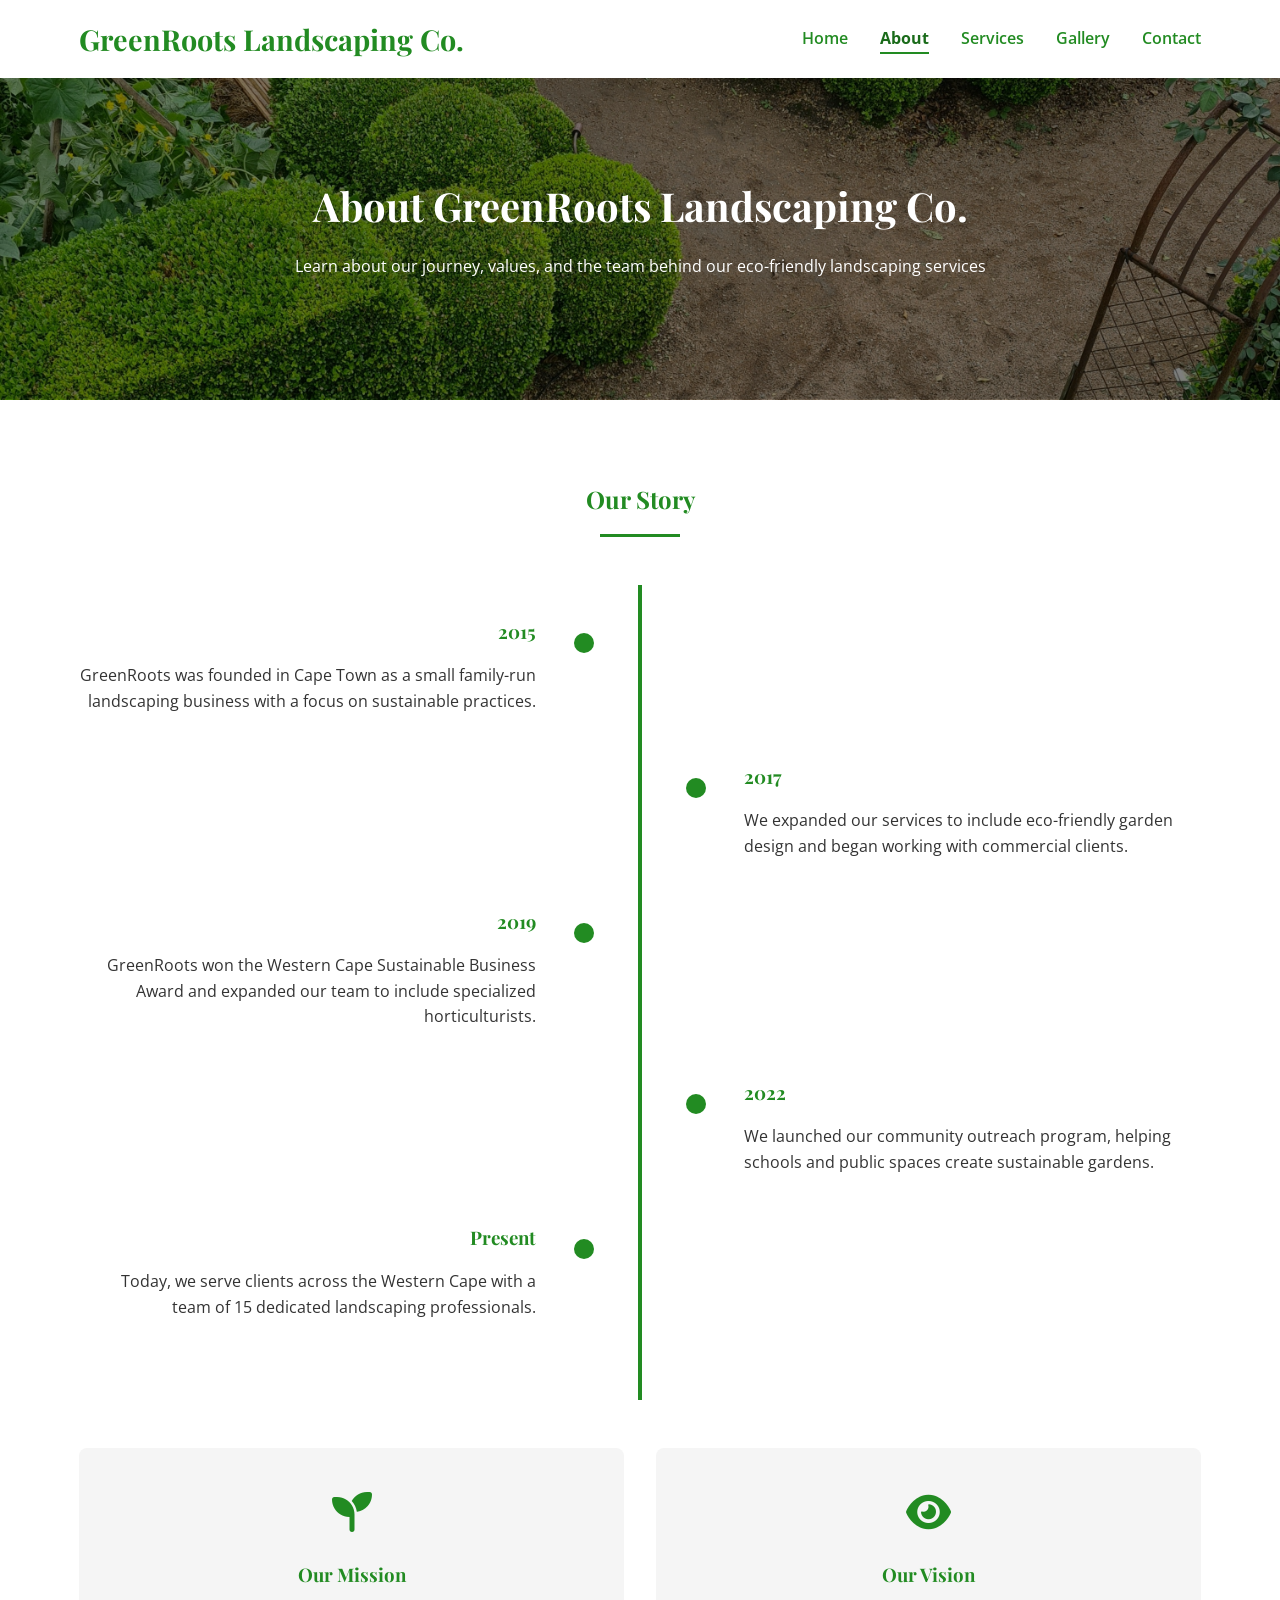
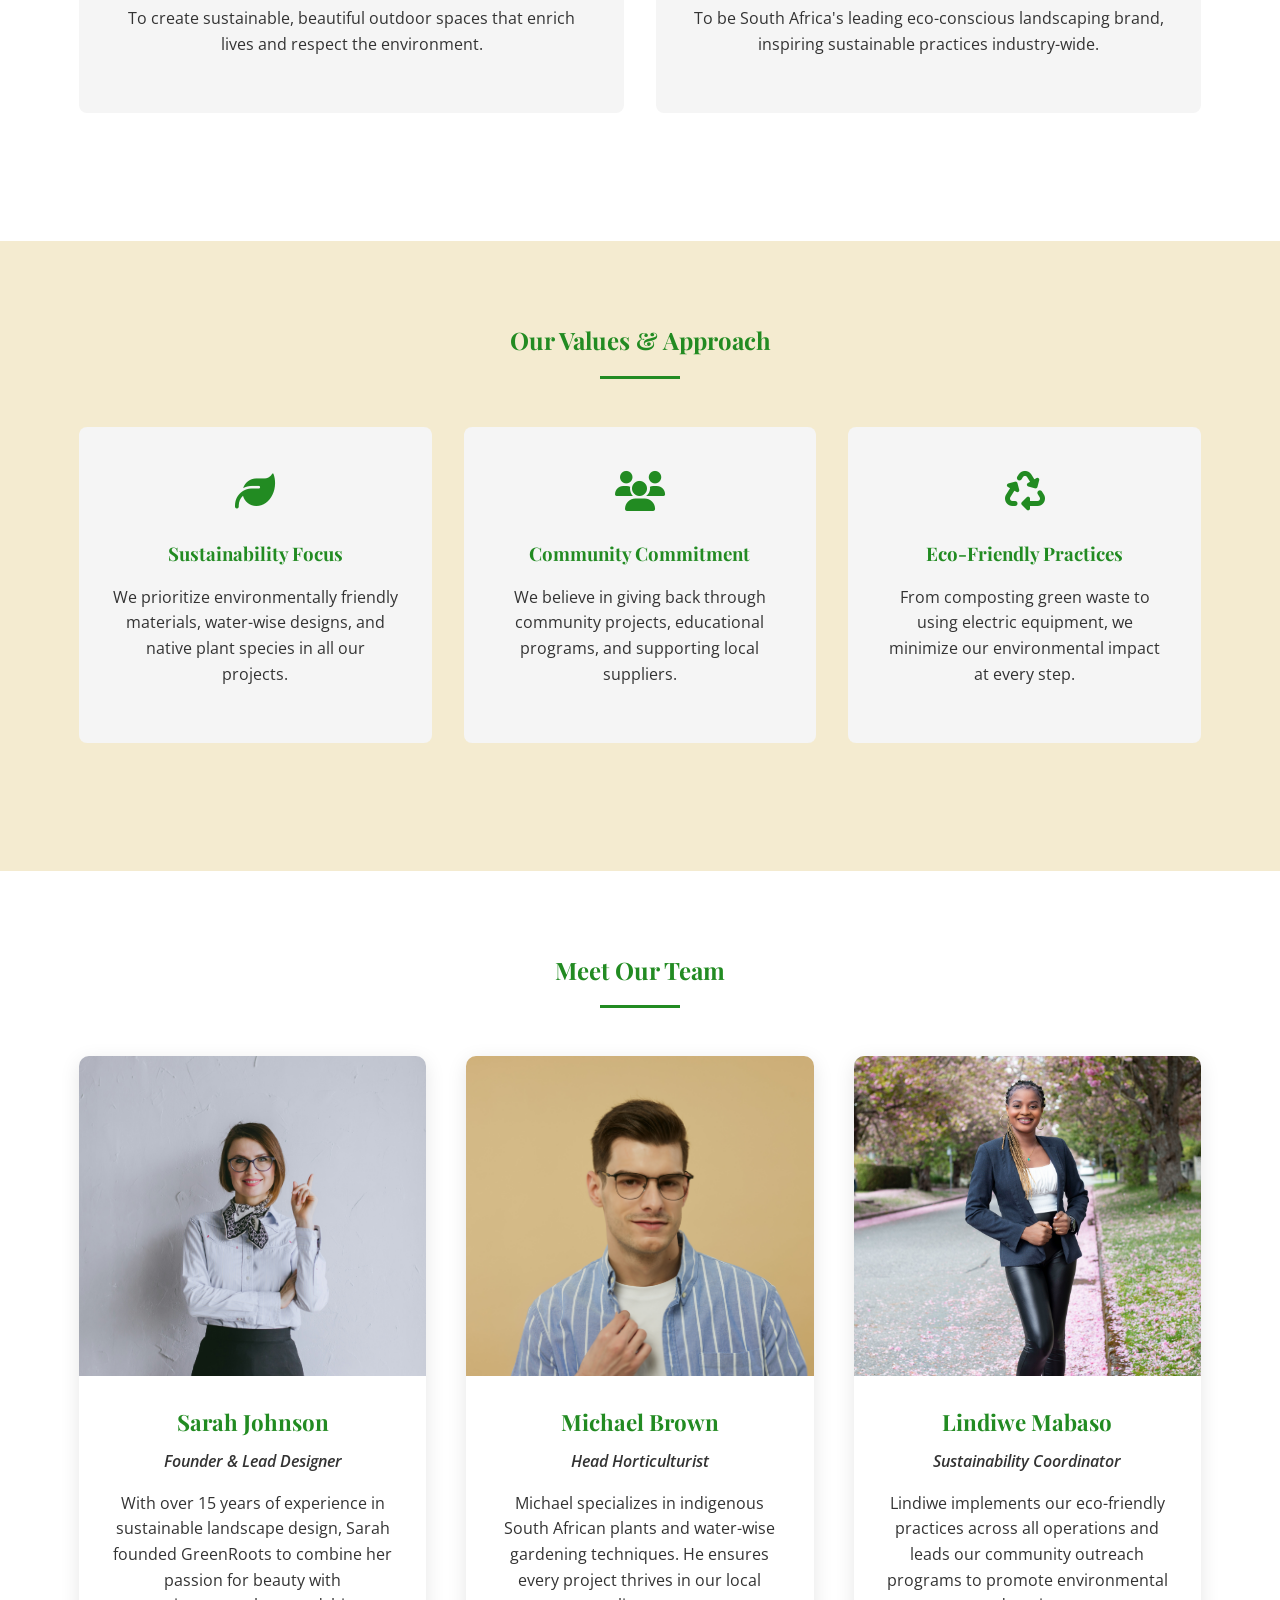
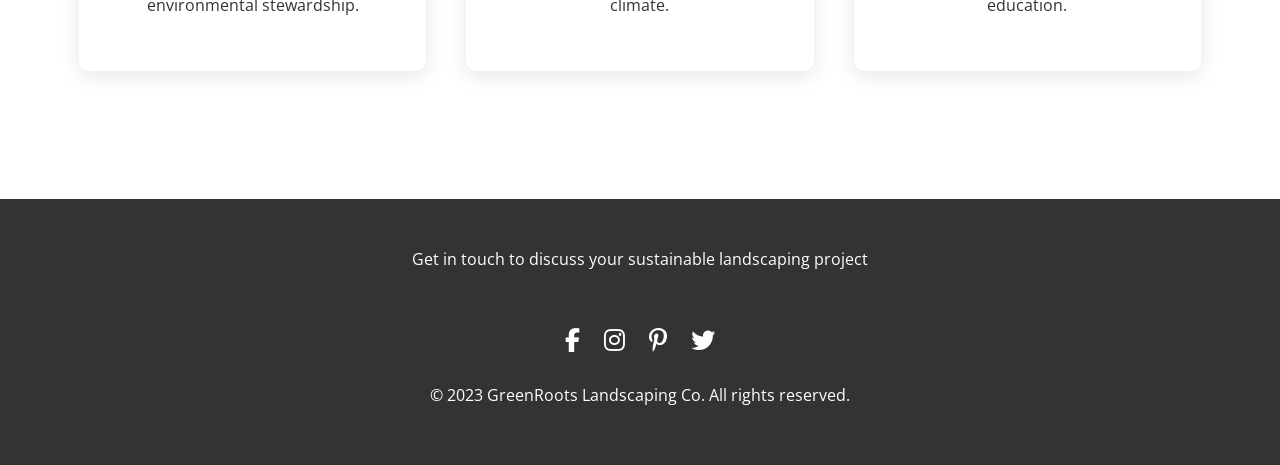
==== commit 3721fce6: "made changes" ====
--- a/aboutus.html
+++ b/aboutus.html
@@ -6,484 +6,7 @@
     <title>GreenRoots Landscaping Co. - About</title>
     <link href="https://fonts.googleapis.com/css2?family=Playfair+Display:wght@400;700&family=Open+Sans:wght@300;400;600&display=swap" rel="stylesheet">
     <link rel="stylesheet" href="https://cdnjs.cloudflare.com/ajax/libs/font-awesome/6.4.0/css/all.min.css">
-    <style>
-        /* CSS Variables */
-        :root {
-            --forest-green: #2a6d38;
-            --dark-green: #1d4d27;
-            --light-green: #e0f0e3;
-            --beige: #f8f6f0;
-            --white: #ffffff;
-            --dark-gray: #333333;
-            --light-gray: #f5f5f5;
-        }
-
-        /* Base Styles */
-        * {
-            margin: 0;
-            padding: 0;
-            box-sizing: border-box;
-        }
-
-        body {
-            font-family: 'Open Sans', sans-serif;
-            line-height: 1.6;
-            color: var(--dark-gray);
-            background-color: var(--white);
-        }
-
-        .container {
-            width: 90%;
-            max-width: 1200px;
-            margin: 0 auto;
-            padding: 0 15px;
-        }
-
-        h1, h2, h3, h4 {
-            font-family: 'Playfair Display', serif;
-            margin-bottom: 1rem;
-            color: var(--forest-green);
-        }
-
-        p {
-            margin-bottom: 1rem;
-        }
-
-        a {
-            text-decoration: none;
-            color: var(--forest-green);
-            transition: color 0.3s ease;
-        }
-
-        a:hover {
-            color: var(--dark-green);
-        }
-
-        .section-title {
-            text-align: center;
-            margin: 3rem 0;
-        }
-
-        .section-title h2 {
-            font-size: 2.5rem;
-            position: relative;
-            display: inline-block;
-        }
-
-        .section-title h2::after {
-            content: '';
-            position: absolute;
-            bottom: -10px;
-            left: 50%;
-            transform: translateX(-50%);
-            width: 80px;
-            height: 3px;
-            background-color: var(--forest-green);
-        }
-
-        /* Header Styles */
-        header {
-            background-color: var(--white);
-            box-shadow: 0 2px 10px rgba(0, 0, 0, 0.1);
-            position: sticky;
-            top: 0;
-            z-index: 1000;
-        }
-
-        .header-container {
-            display: flex;
-            justify-content: space-between;
-            align-items: center;
-            padding: 1rem 0;
-        }
-
-        .logo {
-            font-family: 'Playfair Display', serif;
-            font-size: 1.8rem;
-            font-weight: 700;
-            color: var(--forest-green);
-        }
-
-        .nav-menu {
-            display: flex;
-            list-style: none;
-        }
-
-        .nav-menu li {
-            margin-left: 2rem;
-        }
-
-        .nav-menu a {
-            font-weight: 600;
-            position: relative;
-        }
-
-        .nav-menu a::after {
-            content: '';
-            position: absolute;
-            bottom: -5px;
-            left: 0;
-            width: 0;
-            height: 2px;
-            background-color: var(--forest-green);
-            transition: width 0.3s ease;
-        }
-
-        .nav-menu a:hover::after,
-        .nav-menu a.active::after {
-            width: 100%;
-        }
-
-        .mobile-menu-btn {
-            display: none;
-            background: none;
-            border: none;
-            font-size: 1.5rem;
-            color: var(--forest-green);
-            cursor: pointer;
-        }
-
-        /* Hero Section Styles */
-        #page-hero {
-            position: relative;
-            display: flex;
-            align-items: center;
-            min-height: 70vh;
-            color: white;
-            text-align: center;
-            padding: 4rem 0;
-        }
-
-        .about-hero {
-            background: linear-gradient(rgba(0, 0, 0, 0.5), rgba(0, 0, 0, 0.5)), url('https://placehold.co/1200x800/2a6d38/FFFFFF/png?text=GreenRoots+Landscaping');
-            background-size: cover;
-            background-position: center;
-            background-repeat: no-repeat;
-            background-attachment: fixed; /* Creates parallax effect */
-        }
-
-        #page-hero .container {
-            position: relative;
-            z-index: 2;
-        }
-
-        #page-hero h1 {
-            font-family: 'Playfair Display', serif;
-            font-size: 3.5rem;
-            margin-bottom: 1rem;
-            text-shadow: 2px 2px 4px rgba(0, 0, 0, 0.5);
-        }
-
-        #page-hero p {
-            font-size: 1.5rem;
-            max-width: 800px;
-            margin: 0 auto;
-            text-shadow: 1px 1px 3px rgba(0, 0, 0, 0.5);
-        }
-
-        /* Overview Section */
-        #overview {
-            padding: 5rem 0;
-        }
-
-        .history-timeline {
-            display: flex;
-            flex-direction: column;
-            margin: 3rem 0;
-            position: relative;
-        }
-
-        .history-timeline::before {
-            content: '';
-            position: absolute;
-            left: 50%;
-            transform: translateX(-50%);
-            width: 4px;
-            height: 100%;
-            background-color: var(--light-green);
-        }
-
-        .timeline-item {
-            width: 50%;
-            padding: 2rem;
-            margin-bottom: 2rem;
-            position: relative;
-            background-color: var(--white);
-            border-radius: 8px;
-            box-shadow: 0 3px 15px rgba(0, 0, 0, 0.1);
-        }
-
-        .timeline-item:nth-child(odd) {
-            align-self: flex-start;
-            margin-left: 0;
-            margin-right: auto;
-        }
-
-        .timeline-item:nth-child(even) {
-            align-self: flex-end;
-            margin-left: auto;
-            margin-right: 0;
-        }
-
-        .timeline-item h3 {
-            color: var(--forest-green);
-            font-size: 1.5rem;
-            margin-bottom: 0.5rem;
-        }
-
-        .mission-vision {
-            margin: 4rem 0;
-        }
-
-        .values-grid {
-            display: grid;
-            grid-template-columns: repeat(auto-fit, minmax(300px, 1fr));
-            gap: 2rem;
-        }
-
-        .value-card {
-            background-color: var(--white);
-            padding: 2rem;
-            border-radius: 8px;
-            text-align: center;
-            box-shadow: 0 5px 15px rgba(0, 0, 0, 0.08);
-            transition: transform 0.3s ease;
-        }
-
-        .value-card:hover {
-            transform: translateY(-5px);
-        }
-
-        .value-icon {
-            font-size: 2.5rem;
-            color: var(--forest-green);
-            margin-bottom: 1rem;
-        }
-
-        /* Values & Approach Section */
-        .light-bg {
-            background-color: var(--light-gray);
-            padding: 5rem 0;
-        }
-
-        /* Team Section Styles */
-        .team-grid {
-            display: grid;
-            grid-template-columns: repeat(auto-fit, minmax(300px, 1fr));
-            gap: 2.5rem;
-            margin: 3rem 0;
-        }
-
-        .team-member {
-            background-color: var(--white);
-            border-radius: 10px;
-            overflow: hidden;
-            box-shadow: 0 5px 20px rgba(0, 0, 0, 0.1);
-            transition: transform 0.3s ease, box-shadow 0.3s ease;
-        }
-
-        .team-member:hover {
-            transform: translateY(-5px);
-            box-shadow: 0 10px 30px rgba(0, 0, 0, 0.15);
-        }
-
-        .member-image-container {
-            position: relative;
-            height: 320px;
-            overflow: hidden;
-        }
-
-        .member-image {
-            width: 100%;
-            height: 100%;
-            object-fit: cover;
-            transition: transform 0.5s ease;
-        }
-
-        .team-member:hover .member-image {
-            transform: scale(1.05);
-        }
-
-        .member-overlay {
-            position: absolute;
-            top: 0;
-            left: 0;
-            width: 100%;
-            height: 100%;
-            background: linear-gradient(to top, rgba(0, 0, 0, 0.7), transparent);
-            display: flex;
-            align-items: flex-end;
-            justify-content: center;
-            padding: 2rem;
-            opacity: 0;
-            transition: opacity 0.3s ease;
-        }
-
-        .team-member:hover .member-overlay {
-            opacity: 1;
-        }
-
-        .member-links {
-            display: flex;
-            gap: 1rem;
-            margin-bottom: 1.5rem;
-        }
-
-        .member-links a {
-            display: flex;
-            align-items: center;
-            justify-content: center;
-            width: 40px;
-            height: 40px;
-            background-color: var(--forest-green);
-            color: var(--white);
-            border-radius: 50%;
-            transition: background-color 0.3s ease, transform 0.3s ease;
-        }
-
-        .member-links a:hover {
-            background-color: var(--dark-green);
-            transform: translateY(-3px);
-        }
-
-        .member-info {
-            padding: 1.8rem;
-            text-align: center;
-        }
-
-        .member-info h3 {
-            color: var(--forest-green);
-            margin-bottom: 0.5rem;
-            font-size: 1.4rem;
-        }
-
-        .member-role {
-            color: var(--dark-gray);
-            font-weight: 600;
-            margin-bottom: 1rem;
-            font-style: italic;
-        }
-
-        .member-info p:last-child {
-            color: var(--dark-gray);
-            line-height: 1.6;
-        }
-
-        /* Footer Styles */
-        footer {
-            background-color: var(--forest-green);
-            color: var(--white);
-            text-align: center;
-            padding: 3rem 0;
-        }
-
-        .footer-content p {
-            margin-bottom: 1.5rem;
-        }
-
-        .social-links {
-            display: flex;
-            justify-content: center;
-            gap: 1.5rem;
-            margin-bottom: 1.5rem;
-        }
-
-        .social-links a {
-            display: flex;
-            align-items: center;
-            justify-content: center;
-            width: 40px;
-            height: 40px;
-            background-color: rgba(255, 255, 255, 0.1);
-            color: var(--white);
-            border-radius: 50%;
-            transition: background-color 0.3s ease;
-        }
-
-        .social-links a:hover {
-            background-color: rgba(255, 255, 255, 0.2);
-        }
-
-        /* Responsive adjustments */
-        @media (max-width: 992px) {
-            #page-hero h1 {
-                font-size: 2.8rem;
-            }
-            
-            #page-hero p {
-                font-size: 1.3rem;
-            }
-        }
-
-        @media (max-width: 768px) {
-            .mobile-menu-btn {
-                display: block;
-            }
-            
-            .nav-menu {
-                display: none;
-                flex-direction: column;
-                position: absolute;
-                top: 100%;
-                left: 0;
-                width: 100%;
-                background-color: var(--white);
-                box-shadow: 0 5px 10px rgba(0, 0, 0, 0.1);
-                padding: 1rem 0;
-            }
-            
-            .nav-menu.active {
-                display: flex;
-            }
-            
-            .nav-menu li {
-                margin: 0.5rem 1rem;
-            }
-            
-            #page-hero {
-                min-height: 50vh;
-            }
-            
-            #page-hero h1 {
-                font-size: 2.2rem;
-            }
-            
-            #page-hero p {
-                font-size: 1.1rem;
-            }
-            
-            .about-hero {
-                background-attachment: scroll; /* Remove parallax on mobile */
-            }
-            
-            .history-timeline::before {
-                left: 20px;
-            }
-            
-            .timeline-item {
-                width: 100%;
-                padding-left: 3rem;
-                margin-left: 0;
-            }
-            
-            .timeline-item:nth-child(even) {
-                align-self: flex-start;
-            }
-            
-            .team-grid {
-                grid-template-columns: 1fr;
-                gap: 2rem;
-            }
-            
-            .member-image-container {
-                height: 280px;
-            }
-            
-            .member-info {
-                padding: 1.5rem;
-            }
-        }
-    </style>
+    <link rel="stylesheet" href="styles/style.css">
 </head>
 <body>
     <header>
@@ -505,7 +28,7 @@
     </header>
 
     <main>
-        <section id="page-hero" class="about-hero">
+        <section id="page-hero" style="background: linear-gradient(rgba(0, 0, 0, 0.5), rgba(0, 0, 0, 0.5)), url('images/misc/about-hero.jpg'); background-size: cover; background-position: center;">
             <div class="container">
                 <h1>About GreenRoots Landscaping Co.</h1>
                 <p>Learn about our journey, values, and the team behind our eco-friendly landscaping services</p>
@@ -603,7 +126,7 @@
                 <div class="team-grid">
                     <div class="team-member">
                         <div class="member-image-container">
-                            <img src="https://placehold.co/400x500/2a6d38/FFFFFF/png?text=Sarah+Johnson" alt="Sarah Johnson - Founder & Lead Designer" class="member-image">
+                            <img src="images/team/sarah-johnson.jpg" alt="Sarah Johnson - Founder & Lead Designer" class="member-image">
                             <div class="member-overlay">
                                 <div class="member-links">
                                     <a href="#"><i class="fab fa-linkedin"></i></a>
@@ -621,7 +144,7 @@
                     
                     <div class="team-member">
                         <div class="member-image-container">
-                            <img src="https://placehold.co/400x500/2a6d38/FFFFFF/png?text=Michael+Brown" alt="Michael Brown - Head Horticulturist" class="member-image">
+                            <img src="images/team/michael-brown.jpg" alt="Michael Brown - Head Horticulturist" class="member-image">
                             <div class="member-overlay">
                                 <div class="member-links">
                                     <a href="#"><i class="fab fa-linkedin"></i></a>
@@ -639,7 +162,7 @@
                     
                     <div class="team-member">
                         <div class="member-image-container">
-                            <img src="https://placehold.co/400x500/2a6d38/FFFFFF/png?text=Lindiwe+Mabaso" alt="Lindiwe Mabaso - Sustainability Coordinator" class="member-image">
+                            <img src="images/team/lindiwe-mabaso.jpg" alt="Lindiwe Mabaso - Sustainability Coordinator" class="member-image">
                             <div class="member-overlay">
                                 <div class="member-links">
                                     <a href="#"><i class="fab fa-linkedin"></i></a>
@@ -674,12 +197,6 @@
         </div>
     </footer>
 
-    <script>
-        // Mobile menu toggle functionality
-        document.getElementById('mobile-menu').addEventListener('click', function() {
-            const navMenu = document.getElementById('nav-menu');
-            navMenu.classList.toggle('active');
-        });
-    </script>
+    <script src="js/script.js"></script>
 </body>
 </html>
--- a/styles/style.css
+++ b/styles/style.css
@@ -0,0 +1,1305 @@
+/* CSS Variables for Color Scheme */
+:root {
+    --forest-green: #228B22;
+    --sand: #F4EBD0;
+    --sky-blue: #87CEEB;
+    --dark-green: #1a6b1a;
+    --white: #ffffff;
+    --dark-gray: #333333;
+    --light-gray: #f5f5f5;
+}
+
+/* Base Styles */
+* {
+    margin: 0;
+    padding: 0;
+    box-sizing: border-box;
+}
+
+body {
+    font-family: 'Open Sans', sans-serif;
+    color: var(--dark-gray);
+    line-height: 1.6;
+    background-color: var(--white);
+}
+
+h1, h2, h3, h4 {
+    font-family: 'Playfair Display', serif;
+    font-weight: 700;
+    margin-bottom: 1rem;
+    color: var(--forest-green);
+}
+
+p {
+    margin-bottom: 1.5rem;
+}
+
+a {
+    text-decoration: none;
+    color: var(--forest-green);
+    transition: color 0.3s ease;
+}
+
+a:hover {
+    color: var(--dark-green);
+}
+
+img {
+    max-width: 100%;
+    height: auto;
+    display: block;
+}
+
+.container {
+    width: 90%;
+    max-width: 1200px;
+    margin: 0 auto;
+    padding: 0 15px;
+}
+
+.btn {
+    display: inline-block;
+    background-color: var(--forest-green);
+    color: var(--white);
+    padding: 12px 30px;
+    border: none;
+    border-radius: 4px;
+    font-weight: 600;
+    cursor: pointer;
+    transition: background-color 0.3s ease, transform 0.2s ease;
+}
+
+.btn:hover {
+    background-color: var(--dark-green);
+    transform: translateY(-2px);
+}
+
+.btn-outline {
+    background-color: transparent;
+    border: 2px solid var(--forest-green);
+    color: var(--forest-green);
+}
+
+.btn-outline:hover {
+    background-color: var(--forest-green);
+    color: var(--white);
+}
+
+section {
+    padding: 5rem 0;
+}
+
+.section-title {
+    text-align: center;
+    margin-bottom: 3rem;
+    position: relative;
+}
+
+.section-title::after {
+    content: '';
+    display: block;
+    width: 80px;
+    height: 3px;
+    background-color: var(--forest-green);
+    margin: 15px auto 0;
+}
+
+/* Header Styles */
+header {
+    background-color: var(--white);
+    box-shadow: 0 2px 10px rgba(0, 0, 0, 0.1);
+    position: sticky;
+    top: 0;
+    z-index: 1000;
+    padding: 1rem 0;
+}
+
+.header-container {
+    display: flex;
+    justify-content: space-between;
+    align-items: center;
+}
+
+.logo {
+    font-family: 'Playfair Display', serif;
+    font-size: 1.8rem;
+    font-weight: 700;
+    color: var(--forest-green);
+}
+
+nav ul {
+    display: flex;
+    list-style: none;
+}
+
+nav li {
+    margin-left: 2rem;
+}
+
+nav a {
+    font-weight: 600;
+    position: relative;
+}
+
+nav a::after {
+    content: '';
+    position: absolute;
+    bottom: -5px;
+    left: 0;
+    width: 0;
+    height: 2px;
+    background-color: var(--forest-green);
+    transition: width 0.3s ease;
+}
+
+nav a:hover::after {
+    width: 100%;
+}
+
+.mobile-menu-btn {
+    display: none;
+    background: none;
+    border: none;
+    font-size: 1.5rem;
+    color: var(--forest-green);
+    cursor: pointer;
+}
+
+/* Hero Section */
+#hero {
+    background: linear-gradient(rgba(0, 0, 0, 0.5), rgba(0, 0, 0, 0.5)), url('https://images.unsplash.com/photo-1585060544812-6b45742d762f?ixlib=rb-4.0.3&auto=format&fit=crop&w=1500&q=80');
+    background-size: cover;
+    background-position: center;
+    color: var(--white);
+    text-align: center;
+    padding: 8rem 0;
+}
+
+#hero h2 {
+    font-size: 2.5rem;
+    margin-bottom: 2rem;
+    color: var(--white);
+}
+
+/* About Preview Section */
+#about-preview {
+    background-color: var(--sand);
+    text-align: center;
+}
+
+/* Services Preview Section */
+#services-preview {
+    background-color: var(--white);
+}
+
+.services-grid {
+    display: grid;
+    grid-template-columns: repeat(auto-fit, minmax(300px, 1fr));
+    gap: 2rem;
+}
+
+.service-card {
+    background-color: var(--light-gray);
+    border-radius: 8px;
+    overflow: hidden;
+    transition: transform 0.3s ease, box-shadow 0.3s ease;
+}
+
+.service-card:hover {
+    transform: translateY(-10px);
+    box-shadow: 0 10px 20px rgba(0, 0, 0, 0.1);
+}
+
+.service-img {
+    height: 200px;
+    background-color: var(--sky-blue);
+    display: flex;
+    align-items: center;
+    justify-content: center;
+    color: var(--white);
+    font-size: 3rem;
+}
+
+.service-content {
+    padding: 1.5rem;
+}
+
+/* Gallery Preview Section */
+#gallery-preview {
+    background-color: var(--sand);
+}
+
+.gallery-grid {
+    display: grid;
+    grid-template-columns: repeat(auto-fit, minmax(250px, 1fr));
+    gap: 1.5rem;
+}
+
+.gallery-item {
+    height: 250px;
+    background-color: var(--forest-green);
+    border-radius: 8px;
+    overflow: hidden;
+    position: relative;
+    background-size: cover;
+    background-position: center;
+}
+
+.gallery-item:nth-child(2n) {
+    background-color: var(--sky-blue);
+}
+
+.gallery-item::before {
+    content: '';
+    position: absolute;
+    top: 0;
+    left: 0;
+    width: 100%;
+    height: 100%;
+    background: linear-gradient(transparent, rgba(0, 0, 0, 0.7));
+    opacity: 0;
+    transition: opacity 0.3s ease;
+}
+
+.gallery-item:hover::before {
+    opacity: 1;
+}
+
+/* Testimonials Section */
+#testimonials {
+    background-color: var(--white);
+}
+
+.testimonials-container {
+    display: flex;
+    flex-wrap: wrap;
+    justify-content: center;
+    gap: 2rem;
+}
+
+.testimonial {
+    background-color: var(--light-gray);
+    padding: 2rem;
+    border-radius: 8px;
+    flex: 1 1 300px;
+    max-width: 500px;
+    position: relative;
+}
+
+.testimonial::before {
+    content: '\201C';
+    font-family: 'Playfair Display', serif;
+    font-size: 5rem;
+    position: absolute;
+    top: -20px;
+    left: 10px;
+    color: var(--forest-green);
+    opacity: 0.2;
+}
+
+/* Footer */
+footer {
+    background-color: var(--dark-gray);
+    color: var(--white);
+    padding: 3rem 0;
+    text-align: center;
+}
+
+.footer-content {
+    display: flex;
+    flex-direction: column;
+    align-items: center;
+}
+
+.social-links {
+    display: flex;
+    gap: 1.5rem;
+    margin: 1.5rem 0;
+}
+
+.social-links a {
+    color: var(--white);
+    font-size: 1.5rem;
+}
+
+/* Page-specific styles for About page */
+#page-hero {
+    background: linear-gradient(rgba(0, 0, 0, 0.5), rgba(0, 0, 0, 0.5)), url('https://images.unsplash.com/photo-1464822759023-fed622ff2c3b?ixlib=rb-4.0.3&auto=format&fit=crop&w=1500&q=80');
+    background-size: cover;
+    background-position: center;
+    color: var(--white);
+    text-align: center;
+    padding: 6rem 0;
+}
+
+#page-hero h1 {
+    color: var(--white);
+    font-size: 2.5rem;
+    margin-bottom: 1rem;
+}
+
+.light-bg {
+    background-color: var(--sand);
+}
+
+/* Timeline styles */
+.history-timeline {
+    position: relative;
+    padding: 2rem 0;
+    margin: 3rem 0;
+}
+
+.history-timeline::before {
+    content: '';
+    position: absolute;
+    top: 0;
+    left: 50%;
+    transform: translateX(-50%);
+    width: 4px;
+    height: 100%;
+    background-color: var(--forest-green);
+}
+
+.timeline-item {
+    position: relative;
+    margin-bottom: 3rem;
+    width: 45%;
+}
+
+.timeline-item:nth-child(odd) {
+    left: 0;
+    padding-right: 3rem;
+    text-align: right;
+}
+
+.timeline-item:nth-child(even) {
+    left: 55%;
+    padding-left: 3rem;
+}
+
+.timeline-item::before {
+    content: '';
+    position: absolute;
+    top: 1rem;
+    width: 20px;
+    height: 20px;
+    border-radius: 50%;
+    background-color: var(--forest-green);
+}
+
+.timeline-item:nth-child(odd)::before {
+    right: -10px;
+}
+
+.timeline-item:nth-child(even)::before {
+    left: -10px;
+}
+
+/* Values grid */
+.values-grid {
+    display: grid;
+    grid-template-columns: repeat(auto-fit, minmax(250px, 1fr));
+    gap: 2rem;
+    margin: 3rem 0;
+}
+
+.value-card {
+    background-color: var(--light-gray);
+    padding: 2rem;
+    border-radius: 8px;
+    text-align: center;
+    transition: transform 0.3s ease;
+}
+
+.value-card:hover {
+    transform: translateY(-5px);
+}
+
+.value-icon {
+    font-size: 2.5rem;
+    color: var(--forest-green);
+    margin-bottom: 1rem;
+}
+
+/* Team section */
+.team-grid {
+    display: grid;
+    grid-template-columns: repeat(auto-fit, minmax(280px, 1fr));
+    gap: 2rem;
+    margin: 3rem 0;
+}
+
+.team-member {
+    background-color: var(--white);
+    border-radius: 8px;
+    overflow: hidden;
+    box-shadow: 0 5px 15px rgba(0, 0, 0, 0.1);
+    transition: transform 0.3s ease;
+}
+
+.team-member:hover {
+    transform: translateY(-5px);
+}
+
+.member-image {
+    height: 300px;
+    background-color: var(--sky-blue);
+    display: flex;
+    align-items: center;
+    justify-content: center;
+    color: var(--white);
+    font-size: 5rem;
+}
+
+.member-info {
+    padding: 1.5rem;
+    text-align: center;
+}
+
+.member-social {
+    display: flex;
+    justify-content: center;
+    gap: 1rem;
+    margin-top: 1rem;
+}
+
+.member-social a {
+    color: var(--forest-green);
+    font-size: 1.2rem;
+}
+
+/* Services page specific styles */
+.services-hero {
+    background: linear-gradient(rgba(0, 0, 0, 0.6), rgba(0, 0, 0, 0.6)), url('https://images.unsplash.com/photo-1585060544812-6b45742d762f?ixlib=rb-4.0.3&auto=format&fit=crop&w=1500&q=80');
+    background-size: cover;
+    background-position: center;
+    color: var(--white);
+    text-align: center;
+    padding: 6rem 0;
+}
+
+.services-hero h1 {
+    color: var(--white);
+    font-size: 2.5rem;
+    margin-bottom: 1rem;
+}
+
+.services-hero p {
+    font-size: 1.2rem;
+    max-width: 800px;
+    margin: 0 auto 2rem;
+}
+
+/* Services container */
+.services-container {
+    display: grid;
+    grid-template-columns: repeat(auto-fit, minmax(350px, 1fr));
+    gap: 2rem;
+    margin: 3rem 0;
+}
+
+.service-card {
+    background-color: var(--white);
+    border-radius: 8px;
+    overflow: hidden;
+    box-shadow: 0 5px 15px rgba(0, 0, 0, 0.1);
+    transition: transform 0.3s ease, box-shadow 0.3s ease;
+}
+
+.service-card:hover {
+    transform: translateY(-10px);
+    box-shadow: 0 15px 30px rgba(0, 0, 0, 0.15);
+}
+
+.service-icon {
+    height: 200px;
+    background-color: var(--forest-green);
+    display: flex;
+    align-items: center;
+    justify-content: center;
+    color: var(--white);
+    font-size: 4rem;
+}
+
+.service-content {
+    padding: 2rem;
+}
+
+.service-content h2 {
+    color: var(--forest-green);
+    margin-bottom: 1rem;
+    font-size: 1.5rem;
+}
+
+.service-features {
+    margin: 1.5rem 0;
+}
+
+.service-features li {
+    margin-bottom: 0.5rem;
+    position: relative;
+    padding-left: 1.5rem;
+}
+
+.service-features li::before {
+    content: '✓';
+    position: absolute;
+    left: 0;
+    color: var(--forest-green);
+    font-weight: bold;
+}
+
+.pricing-badge {
+    display: inline-block;
+    background-color: var(--sky-blue);
+    color: var(--dark-gray);
+    padding: 0.5rem 1rem;
+    border-radius: 20px;
+    font-weight: 600;
+    margin-top: 1rem;
+}
+
+/* Process section */
+.process-section {
+    background-color: var(--sand);
+    padding: 5rem 0;
+}
+
+.process-steps {
+    display: flex;
+    justify-content: space-between;
+    flex-wrap: wrap;
+    margin-top: 3rem;
+}
+
+.process-step {
+    flex: 1;
+    min-width: 250px;
+    text-align: center;
+    padding: 0 1.5rem;
+    position: relative;
+    margin-bottom: 2rem;
+}
+
+.process-step:not(:last-child)::after {
+    content: '→';
+    position: absolute;
+    right: -10px;
+    top: 40%;
+    transform: translateY(-50%);
+    font-size: 2rem;
+    color: var(--forest-green);
+}
+
+.step-number {
+    width: 60px;
+    height: 60px;
+    background-color: var(--forest-green);
+    color: var(--white);
+    border-radius: 50%;
+    display: flex;
+    align-items: center;
+    justify-content: center;
+    font-size: 1.5rem;
+    font-weight: bold;
+    margin: 0 auto 1.5rem;
+}
+
+/* CTA section */
+.cta-section {
+    text-align: center;
+    padding: 5rem 0;
+    background-color: var(--light-gray);
+}
+
+.cta-content {
+    max-width: 800px;
+    margin: 0 auto;
+}
+
+/* FAQ section */
+.faq-section {
+    padding: 5rem 0;
+}
+
+.faq-container {
+    max-width: 800px;
+    margin: 0 auto;
+}
+
+.faq-item {
+    margin-bottom: 1.5rem;
+    border-bottom: 1px solid var(--light-gray);
+    padding-bottom: 1.5rem;
+}
+
+.faq-question {
+    font-weight: 600;
+    cursor: pointer;
+    display: flex;
+    justify-content: space-between;
+    align-items: center;
+}
+
+.faq-answer {
+    margin-top: 1rem;
+    display: none;
+}
+
+.faq-question i {
+    transition: transform 0.3s ease;
+}
+
+.faq-item.active .faq-question i {
+    transform: rotate(180deg);
+}
+
+.faq-item.active .faq-answer {
+    display: block;
+}
+
+/* Gallery page specific styles */
+.gallery-filters {
+    display: flex;
+    justify-content: center;
+    flex-wrap: wrap;
+    gap: 1rem;
+    margin: 2rem 0 3rem;
+}
+
+.filter-btn {
+    background-color: var(--light-gray);
+    border: 2px solid var(--forest-green);
+    color: var(--forest-green);
+    padding: 0.5rem 1.5rem;
+    border-radius: 30px;
+    cursor: pointer;
+    transition: all 0.3s ease;
+}
+
+.filter-btn:hover, .filter-btn.active {
+    background-color: var(--forest-green);
+    color: var(--white);
+}
+
+.gallery-grid {
+    display: grid;
+    grid-template-columns: repeat(auto-fill, minmax(300px, 1fr));
+    gap: 1.5rem;
+    margin: 2rem 0;
+}
+
+.gallery-item {
+    position: relative;
+    height: 250px;
+    border-radius: 8px;
+    overflow: hidden;
+    cursor: pointer;
+}
+
+.gallery-item img {
+    width: 100%;
+    height: 100%;
+    object-fit: cover;
+    transition: transform 0.5s ease;
+}
+
+.gallery-item:hover img {
+    transform: scale(1.05);
+}
+
+.gallery-overlay {
+    position: absolute;
+    top: 0;
+    left: 0;
+    width: 100%;
+    height: 100%;
+    background: linear-gradient(transparent, rgba(0, 0, 0, 0.7));
+    opacity: 0;
+    transition: opacity 0.3s ease;
+    display: flex;
+    align-items: flex-end;
+    padding: 1.5rem;
+}
+
+.gallery-item:hover .gallery-overlay {
+    opacity: 1;
+}
+
+.gallery-info {
+    color: var(--white);
+    transform: translateY(20px);
+    transition: transform 0.3s ease;
+}
+
+.gallery-item:hover .gallery-info {
+    transform: translateY(0);
+}
+
+.gallery-info h3 {
+    color: var(--white);
+    margin-bottom: 0.5rem;
+}
+
+/* Modal styles */
+.modal {
+    display: none;
+    position: fixed;
+    top: 0;
+    left: 0;
+    width: 100%;
+    height: 100%;
+    background-color: rgba(0, 0, 0, 0.9);
+    z-index: 1100;
+    overflow: hidden;
+}
+
+.modal-content {
+    position: relative;
+    margin: auto;
+    display: block;
+    width: 80%;
+    max-width: 1200px;
+    max-height: 80vh;
+    top: 50%;
+    transform: translateY(-50%);
+}
+
+.modal-image {
+    width: 100%;
+    height: auto;
+    max-height: 80vh;
+    object-fit: contain;
+}
+
+.modal-close {
+    position: absolute;
+    top: 20px;
+    right: 30px;
+    color: var(--white);
+    font-size: 2.5rem;
+    cursor: pointer;
+    transition: color 0.3s ease;
+}
+
+.modal-close:hover {
+    color: var(--sky-blue);
+}
+
+.modal-nav {
+    position: absolute;
+    top: 50%;
+    width: 100%;
+    display: flex;
+    justify-content: space-between;
+    padding: 0 20px;
+    transform: translateY(-50%);
+}
+
+.modal-prev, .modal-next {
+    color: var(--white);
+    font-size: 2rem;
+    cursor: pointer;
+    background-color: rgba(0, 0, 0, 0.5);
+    width: 50px;
+    height: 50px;
+    border-radius: 50%;
+    display: flex;
+    align-items: center;
+    justify-content: center;
+    transition: background-color 0.3s ease;
+}
+
+.modal-prev:hover, .modal-next:hover {
+    background-color: var(--forest-green);
+}
+
+.modal-caption {
+    text-align: center;
+    color: var(--white);
+    padding: 1rem;
+    background-color: rgba(0, 0, 0, 0.7);
+    position: absolute;
+    bottom: 0;
+    width: 100%;
+}
+
+/* Contact page styles */
+.contact-container {
+    display: grid;
+    grid-template-columns: 1fr 1fr;
+    gap: 3rem;
+    margin: 3rem 0;
+}
+
+.contact-info h3 {
+    margin-bottom: 2rem;
+    color: var(--forest-green);
+}
+
+.contact-item {
+    display: flex;
+    align-items: flex-start;
+    margin-bottom: 2rem;
+}
+
+.contact-item i {
+    font-size: 1.5rem;
+    color: var(--forest-green);
+    margin-right: 1rem;
+    margin-top: 0.3rem;
+}
+
+.contact-form {
+    background-color: var(--light-gray);
+    padding: 2rem;
+    border-radius: 8px;
+}
+
+.contact-form h3 {
+    margin-bottom: 2rem;
+    color: var(--forest-green);
+}
+
+.form-group {
+    margin-bottom: 1.5rem;
+}
+
+.form-group label {
+    display: block;
+    margin-bottom: 0.5rem;
+    font-weight: 600;
+}
+
+.form-group input,
+.form-group select,
+.form-group textarea {
+    width: 100%;
+    padding: 0.8rem;
+    border: 1px solid #ddd;
+    border-radius: 4px;
+    font-family: 'Open Sans', sans-serif;
+}
+
+.form-group textarea {
+    resize: vertical;
+}
+
+.map-container {
+    height: 400px;
+    background-color: var(--sand);
+    border-radius: 8px;
+    display: flex;
+    align-items: center;
+    justify-content: center;
+}
+
+.map-placeholder {
+    text-align: center;
+    color: var(--forest-green);
+}
+
+.map-placeholder i {
+    font-size: 3rem;
+    margin-bottom: 1rem;
+}
+
+/* Navigation active state */
+.nav-menu a.active {
+    color: var(--dark-green);
+    font-weight: 700;
+}
+
+.nav-menu a.active::after {
+    width: 100%;
+}
+
+/* Responsive Design */
+@media (max-width: 768px) {
+    .header-container {
+        flex-direction: column;
+        text-align: center;
+    }
+
+    nav ul {
+        margin-top: 1.5rem;
+        flex-direction: column;
+        align-items: center;
+    }
+
+    nav li {
+        margin: 0.5rem 0;
+    }
+
+    .mobile-menu-btn {
+        display: block;
+        position: absolute;
+        top: 1rem;
+        right: 1rem;
+    }
+
+    .nav-menu {
+        display: none;
+    }
+
+    .nav-menu.active {
+        display: flex;
+    }
+
+    #hero h2 {
+        font-size: 2rem;
+    }
+    
+    .history-timeline::before {
+        left: 20px;
+    }
+    
+    .timeline-item {
+        width: 100%;
+        padding-left: 3rem;
+        padding-right: 0;
+        text-align: left;
+    }
+    
+    .timeline-item:nth-child(odd),
+    .timeline-item:nth-child(even) {
+        left: 0;
+    }
+    
+    .timeline-item:nth-child(odd)::before,
+    .timeline-item:nth-child(even)::before {
+        left: 10px;
+    }
+    
+    .process-step:not(:last-child)::after {
+        content: '↓';
+        right: 50%;
+        top: auto;
+        bottom: -30px;
+        transform: translateX(50%);
+    }
+    
+    .process-step {
+        margin-bottom: 3rem;
+    }
+    
+    .services-hero h1,
+    #page-hero h1 {
+        font-size: 2rem;
+    }
+    
+    .services-container {
+        grid-template-columns: 1fr;
+    }
+    
+    .gallery-grid {
+        grid-template-columns: repeat(auto-fill, minmax(250px, 1fr));
+    }
+    
+    .modal-content {
+        width: 95%;
+    }
+    
+    .modal-nav {
+        padding: 0 10px;
+    }
+    
+    .modal-prev, .modal-next {
+        width: 40px;
+        height: 40px;
+        font-size: 1.5rem;
+    }
+    
+    .contact-container {
+        grid-template-columns: 1fr;
+    }
+}
+
+/* Service icons with background images */
+.service-icon {
+    height: 200px;
+    background-size: cover;
+    background-position: center;
+    display: flex;
+    align-items: center;
+    justify-content: center;
+    color: var(--white);
+    font-size: 4rem;
+    position: relative;
+}
+
+.service-icon::before {
+    content: '';
+    position: absolute;
+    top: 0;
+    left: 0;
+    width: 100%;
+    height: 100%;
+    background-color: rgba(0, 0, 0, 0.3);
+}
+
+.service-icon i {
+    position: relative;
+    z-index: 1;
+}
+
+/* Process step icons */
+.process-step {
+    text-align: center;
+    position: relative;
+    margin-bottom: 2rem;
+}
+
+.step-icon {
+    width: 120px;
+    height: 120px;
+    border-radius: 50%;
+    background-size: cover;
+    background-position: center;
+    margin: 0 auto 1rem;
+    border: 4px solid var(--forest-green);
+}
+
+/* Team member images */
+.member-image {
+    height: 300px;
+    background-size: cover;
+    background-position: center;
+    position: relative;
+}
+
+.image-placeholder {
+    position: absolute;
+    top: 0;
+    left: 0;
+    width: 100%;
+    height: 100%;
+    display: flex;
+    align-items: center;
+    justify-content: center;
+    background-color: var(--sky-blue);
+    color: var(--white);
+    font-size: 5rem;
+}
+
+/* Map placeholder */
+.map-placeholder {
+    height: 400px;
+    border-radius: 8px;
+    background-size: cover;
+    background-position: center;
+    display: flex;
+    align-items: center;
+    justify-content: center;
+    position: relative;
+}
+
+.map-overlay {
+    background-color: rgba(0, 0, 0, 0.7);
+    padding: 2rem;
+    border-radius: 8px;
+    text-align: center;
+    color: var(--white);
+}
+
+.map-overlay i {
+    font-size: 3rem;
+    margin-bottom: 1rem;
+    display: block;
+}
+
+/* Contact form styles */
+.contact-container {
+    display: grid;
+    grid-template-columns: 1fr 1fr;
+    gap: 3rem;
+    margin: 3rem 0;
+}
+
+.contact-info {
+    background-color: var(--light-gray);
+    padding: 2rem;
+    border-radius: 8px;
+}
+
+.contact-item {
+    display: flex;
+    align-items: flex-start;
+    margin-bottom: 2rem;
+}
+
+.contact-item i {
+    font-size: 1.5rem;
+    color: var(--forest-green);
+    margin-right: 1rem;
+    margin-top: 0.3rem;
+    min-width: 25px;
+}
+
+.contact-form {
+    background-color: var(--white);
+    padding: 2rem;
+    border-radius: 8px;
+    box-shadow: 0 5px 15px rgba(0, 0, 0, 0.1);
+}
+
+.form-group {
+    margin-bottom: 1.5rem;
+}
+
+.form-group label {
+    display: block;
+    margin-bottom: 0.5rem;
+    font-weight: 600;
+    color: var(--dark-gray);
+}
+
+.form-group input,
+.form-group select,
+.form-group textarea {
+    width: 100%;
+    padding: 0.8rem;
+    border: 1px solid #ddd;
+    border-radius: 4px;
+    font-family: 'Open Sans', sans-serif;
+}
+
+.form-group textarea {
+    resize: vertical;
+    min-height: 120px;
+}
+
+/* Responsive adjustments */
+@media (max-width: 768px) {
+    .contact-container {
+        grid-template-columns: 1fr;
+    }
+    
+    .service-icon {
+        height: 150px;
+        font-size: 3rem;
+    }
+    
+    .step-icon {
+        width: 80px;
+        height: 80px;
+    }
+}
+/* Team Section Styles */
+.team-grid {
+    display: grid;
+    grid-template-columns: repeat(auto-fit, minmax(300px, 1fr));
+    gap: 2.5rem;
+    margin: 3rem 0;
+}
+
+.team-member {
+    background-color: var(--white);
+    border-radius: 10px;
+    overflow: hidden;
+    box-shadow: 0 5px 20px rgba(0, 0, 0, 0.1);
+    transition: transform 0.3s ease, box-shadow 0.3s ease;
+}
+
+.team-member:hover {
+    transform: translateY(-5px);
+    box-shadow: 0 10px 30px rgba(0, 0, 0, 0.15);
+}
+
+.member-image-container {
+    position: relative;
+    height: 320px;
+    overflow: hidden;
+}
+
+.member-image {
+    width: 100%;
+    height: 100%;
+    object-fit: cover;
+    transition: transform 0.5s ease;
+}
+
+.team-member:hover .member-image {
+    transform: scale(1.05);
+}
+
+.member-overlay {
+    position: absolute;
+    top: 0;
+    left: 0;
+    width: 100%;
+    height: 100%;
+    background: linear-gradient(to top, rgba(0, 0, 0, 0.7), transparent);
+    display: flex;
+    align-items: flex-end;
+    justify-content: center;
+    padding: 2rem;
+    opacity: 0;
+    transition: opacity 0.3s ease;
+}
+
+.team-member:hover .member-overlay {
+    opacity: 1;
+}
+
+.member-links {
+    display: flex;
+    gap: 1rem;
+    margin-bottom: 1.5rem;
+}
+
+.member-links a {
+    display: flex;
+    align-items: center;
+    justify-content: center;
+    width: 40px;
+    height: 40px;
+    background-color: var(--forest-green);
+    color: var(--white);
+    border-radius: 50%;
+    transition: background-color 0.3s ease, transform 0.3s ease;
+}
+
+.member-links a:hover {
+    background-color: var(--dark-green);
+    transform: translateY(-3px);
+}
+
+.member-info {
+    padding: 1.8rem;
+    text-align: center;
+}
+
+.member-info h3 {
+    color: var(--forest-green);
+    margin-bottom: 0.5rem;
+    font-size: 1.4rem;
+}
+
+.member-role {
+    color: var(--dark-gray);
+    font-weight: 600;
+    margin-bottom: 1rem;
+    font-style: italic;
+}
+
+.member-info p:last-child {
+    color: var(--dark-gray);
+    line-height: 1.6;
+}
+
+/* Responsive adjustments for team section */
+@media (max-width: 768px) {
+    .team-grid {
+        grid-template-columns: 1fr;
+        gap: 2rem;
+    }
+    
+    .member-image-container {
+        height: 280px;
+    }
+    
+    .member-info {
+        padding: 1.5rem;
+    }
+}
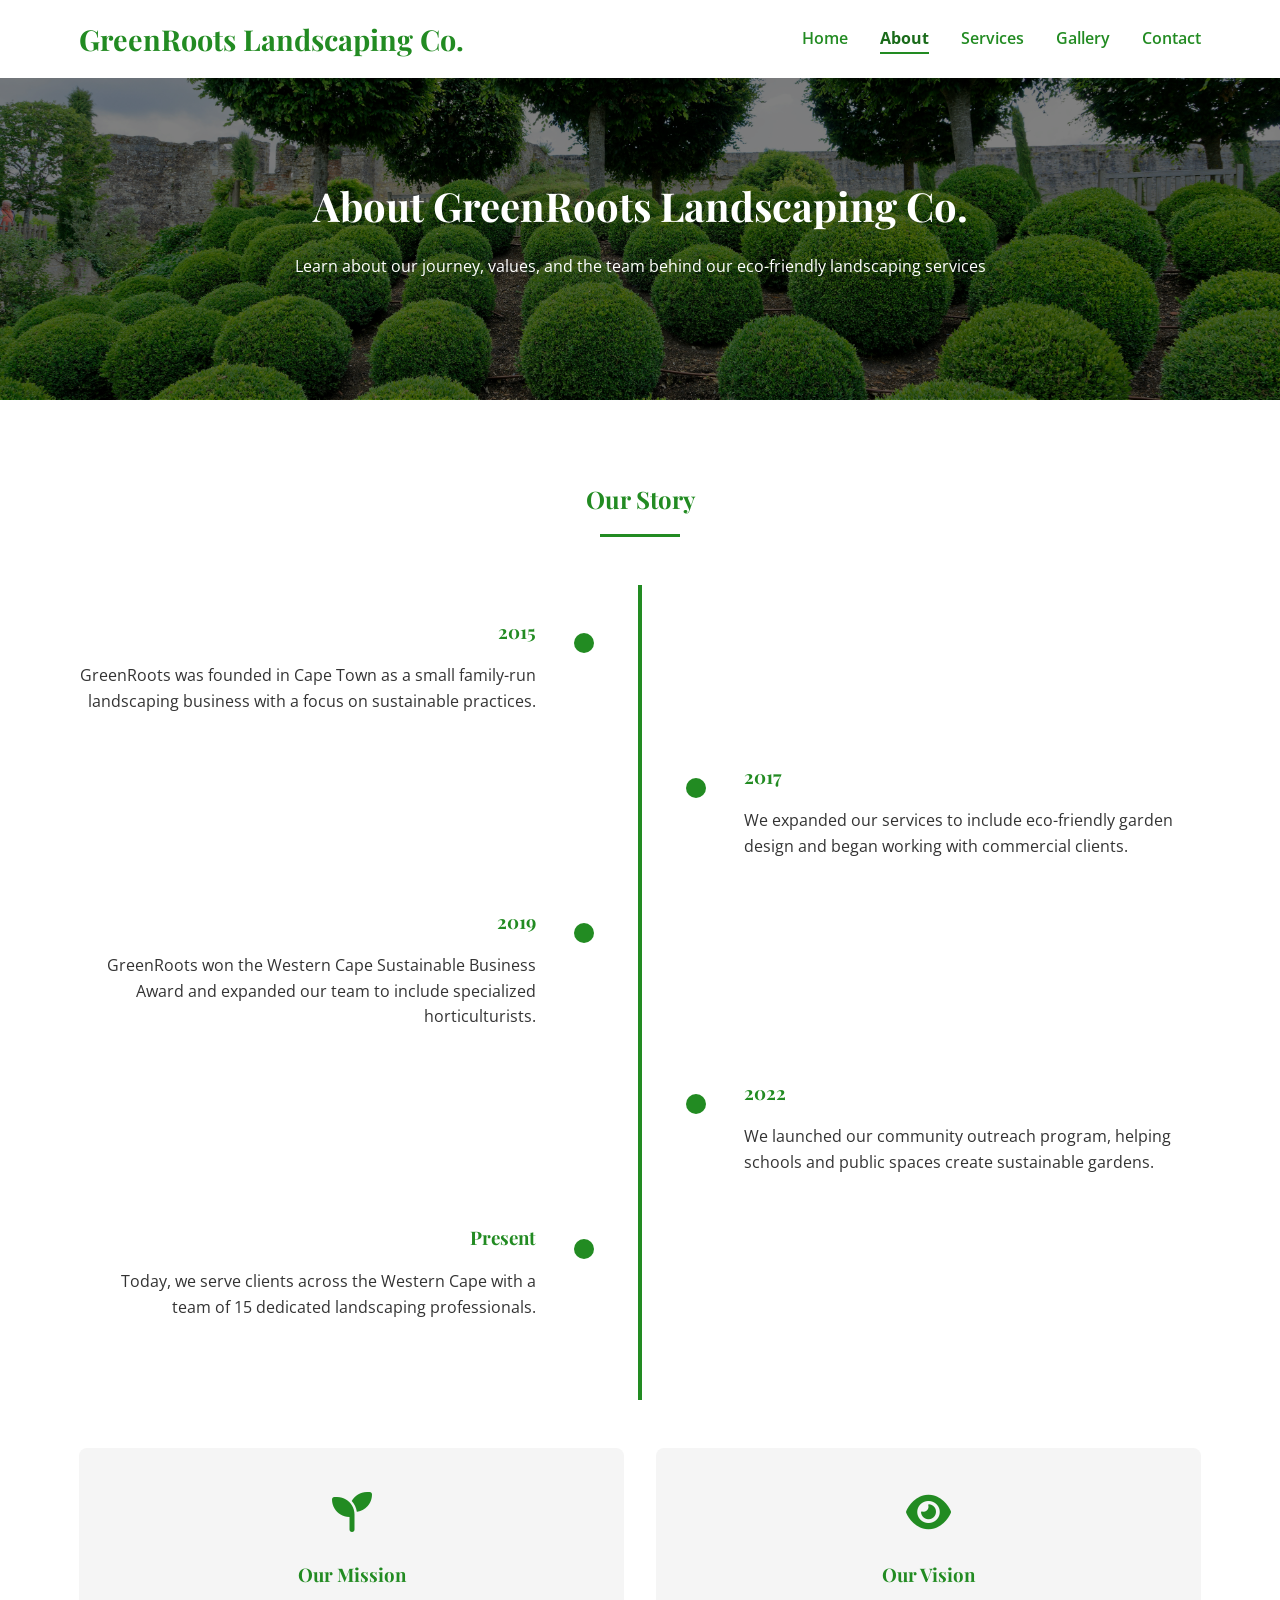
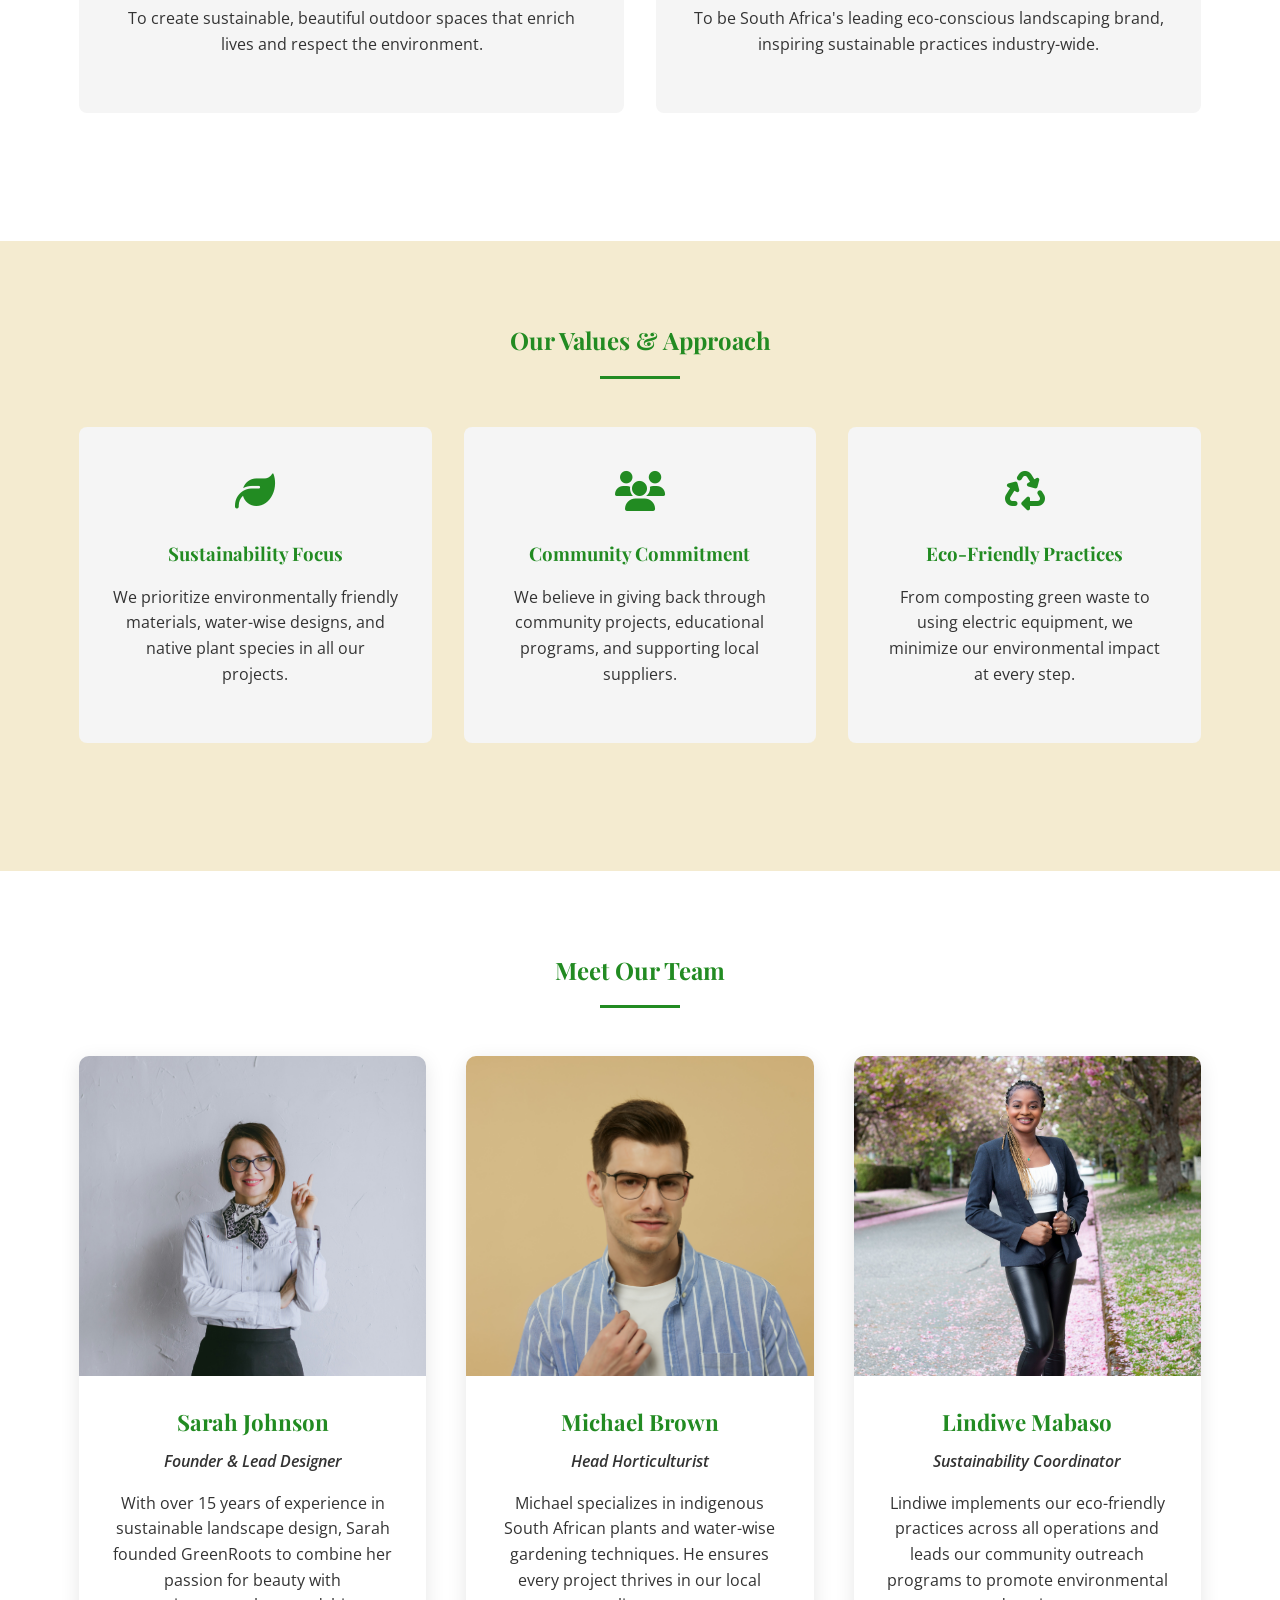
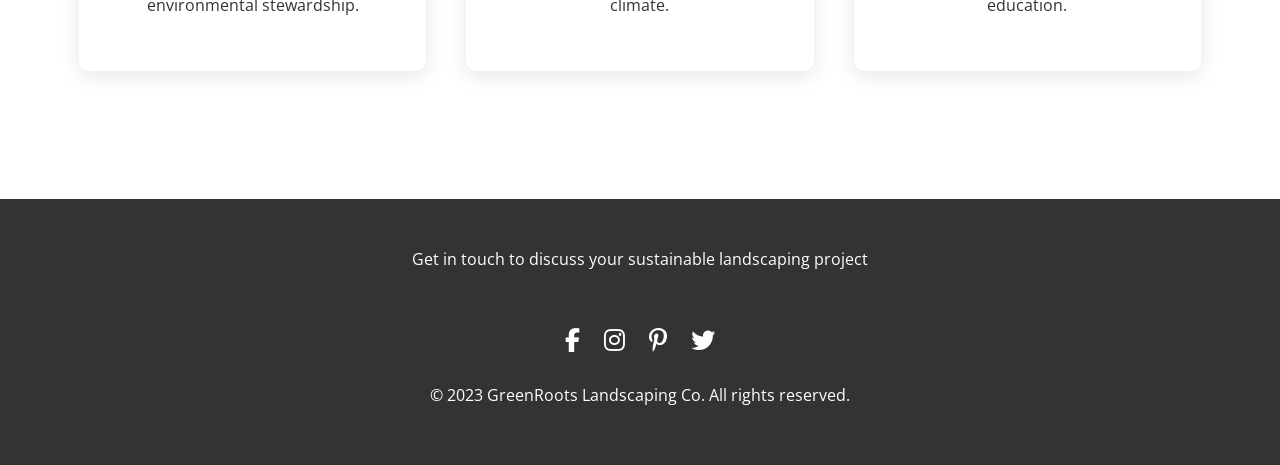
==== commit ba1ef661: "edit the hero image code" ====
--- a/aboutus.html
+++ b/aboutus.html
@@ -7,6 +7,14 @@
     <link href="https://fonts.googleapis.com/css2?family=Playfair+Display:wght@400;700&family=Open+Sans:wght@300;400;600&display=swap" rel="stylesheet">
     <link rel="stylesheet" href="https://cdnjs.cloudflare.com/ajax/libs/font-awesome/6.4.0/css/all.min.css">
     <link rel="stylesheet" href="styles/style.css">
+    <style>
+        /* Fixed hero section to use local image */
+        #page-hero {
+            background: linear-gradient(rgba(0, 0, 0, 0.5), rgba(0, 0, 0, 0.5)), url('images/misc/about-hero.jpg');
+            background-size: cover;
+            background-position: center;
+        }
+    </style>
 </head>
 <body>
     <header>
@@ -28,7 +36,8 @@
     </header>
 
     <main>
-        <section id="page-hero" style="background: linear-gradient(rgba(0, 0, 0, 0.5), rgba(0, 0, 0, 0.5)), url('images/misc/about-hero.jpg'); background-size: cover; background-position: center;">
+        <!-- Hero Section - Removed inline style -->
+        <section id="page-hero">
             <div class="container">
                 <h1>About GreenRoots Landscaping Co.</h1>
                 <p>Learn about our journey, values, and the team behind our eco-friendly landscaping services</p>
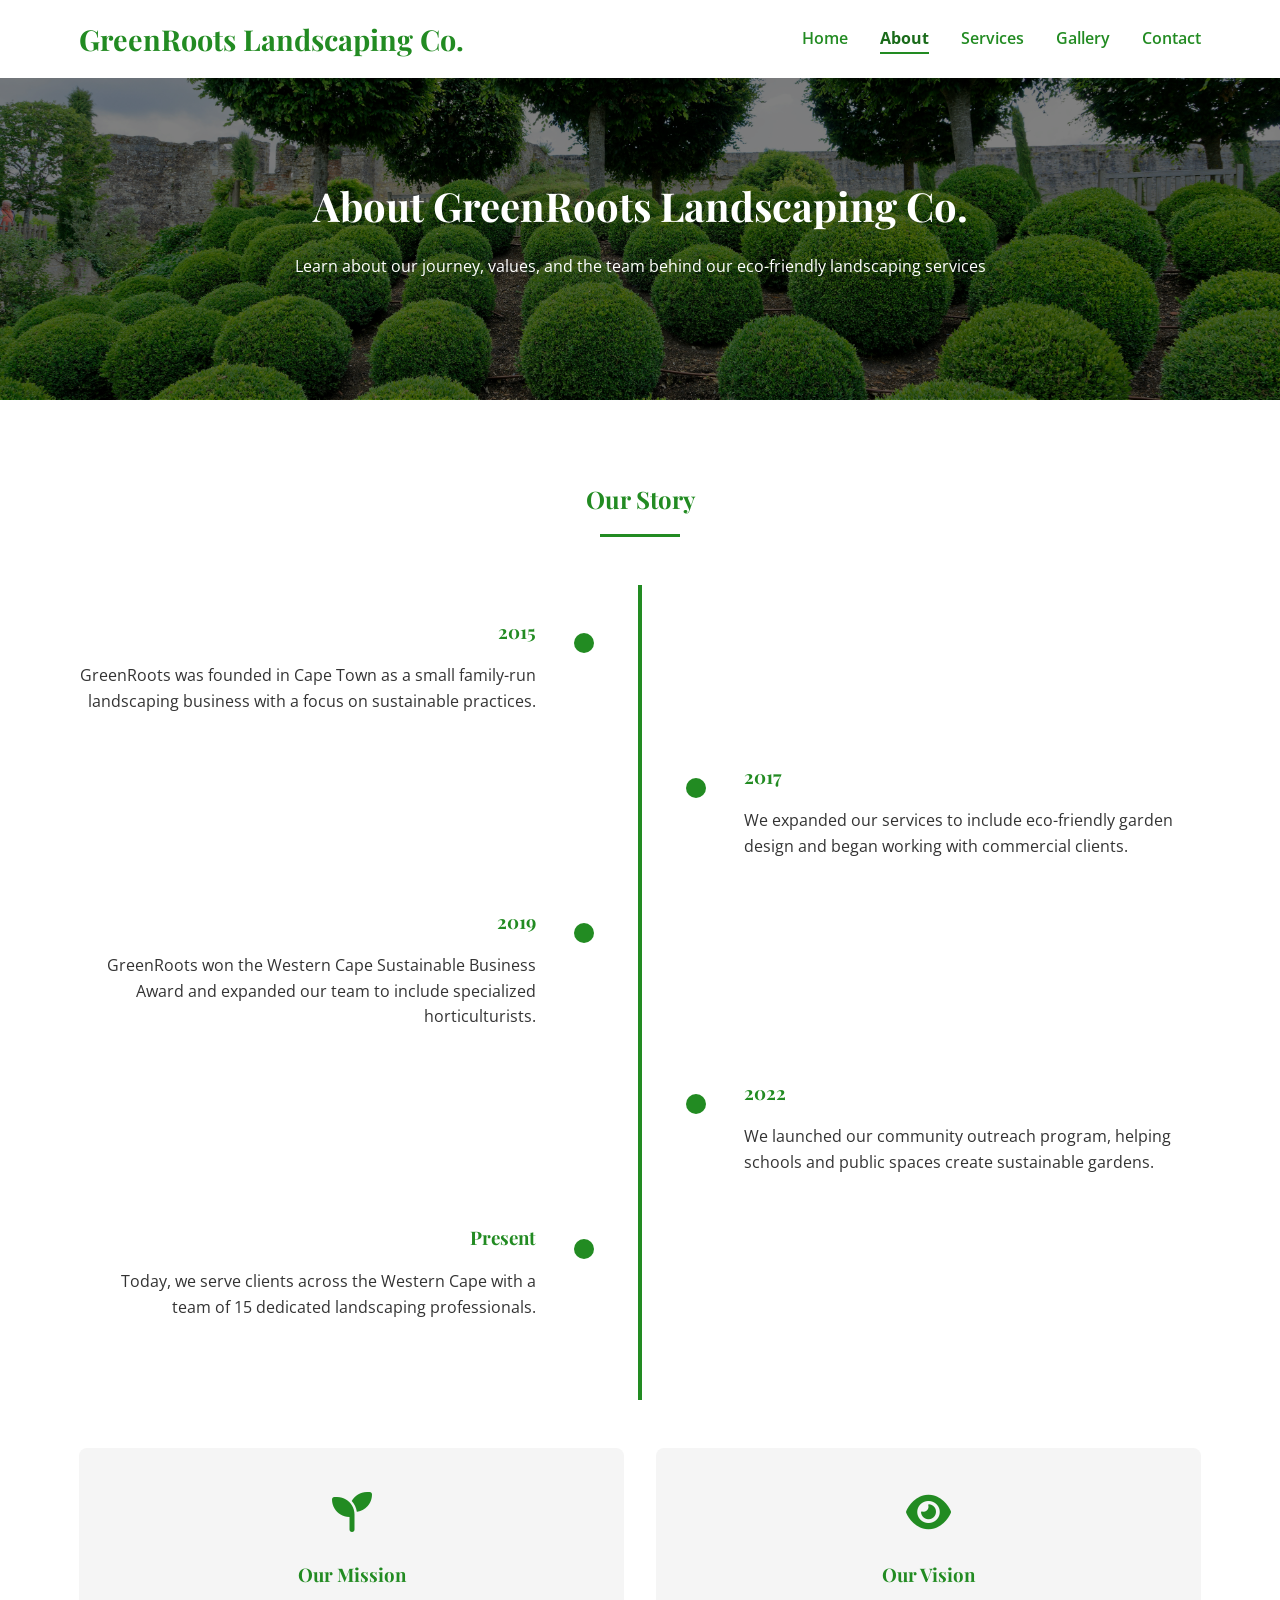
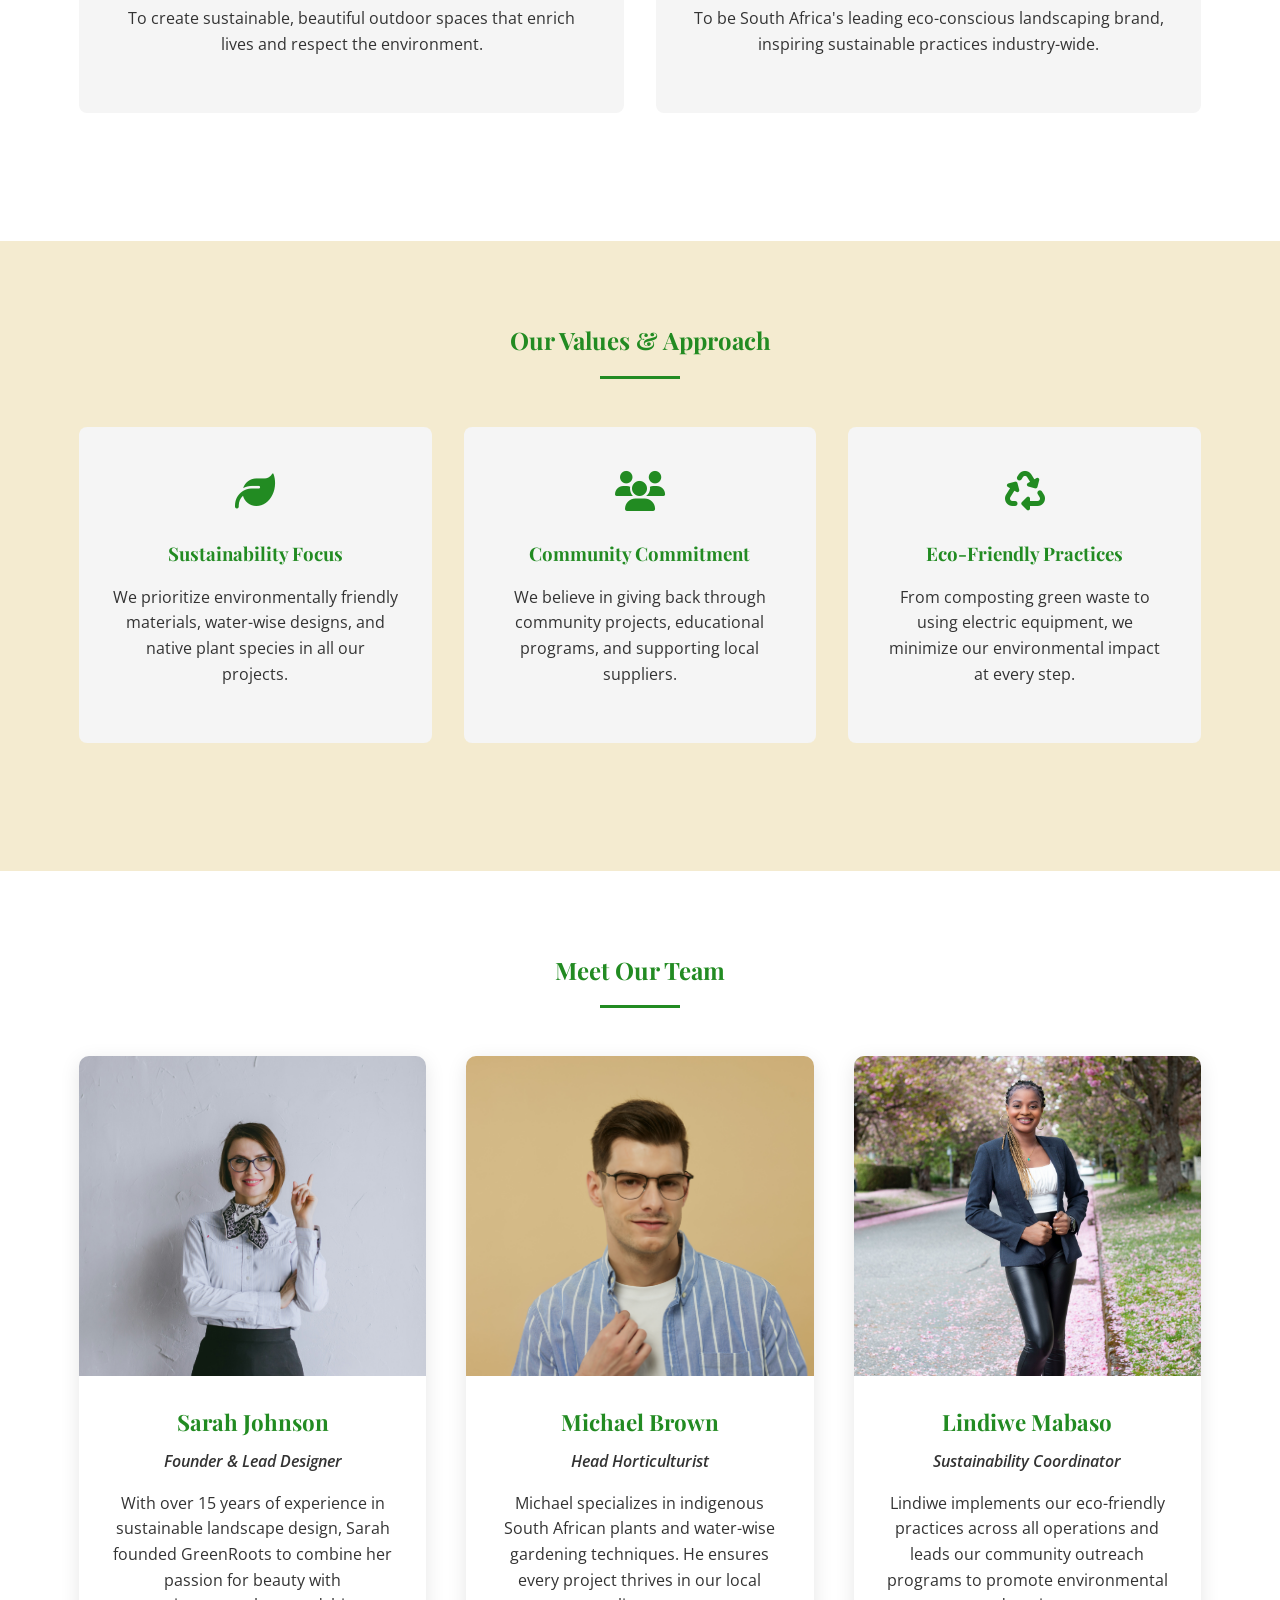
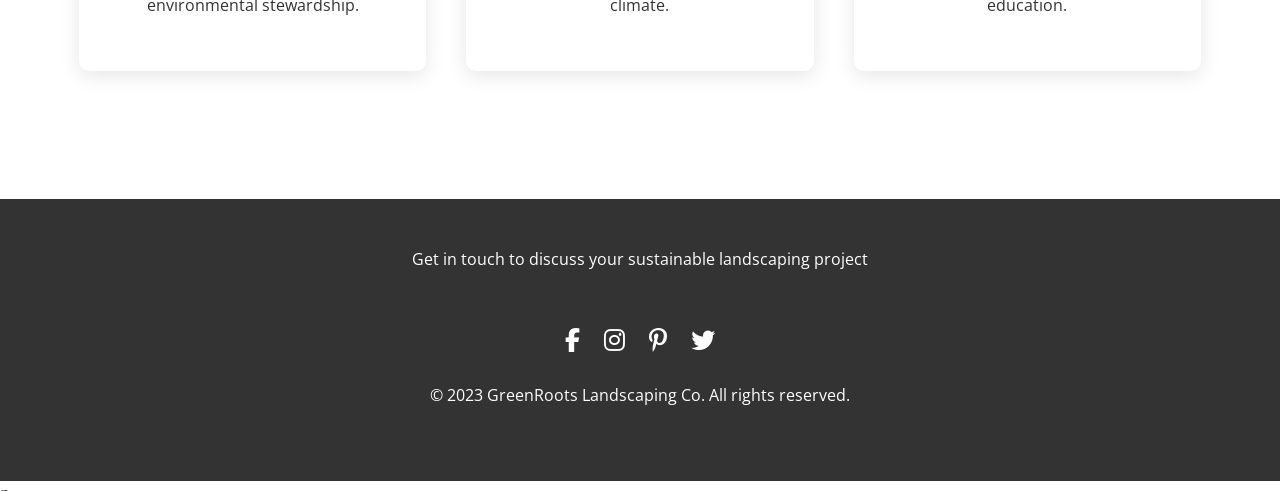
==== commit e9066334: "changelog file test" ====
--- a/aboutus.html
+++ b/aboutus.html
@@ -208,4 +208,4 @@
 
     <script src="js/script.js"></script>
 </body>
-</html>+</html>p
--- a/styles/style.css
+++ b/styles/style.css
@@ -172,7 +172,7 @@
     background-position: center;
     color: var(--white);
     text-align: center;
-    padding: 8rem 0;
+    padding: 6rem 0;
 }
 
 #hero h2 {
